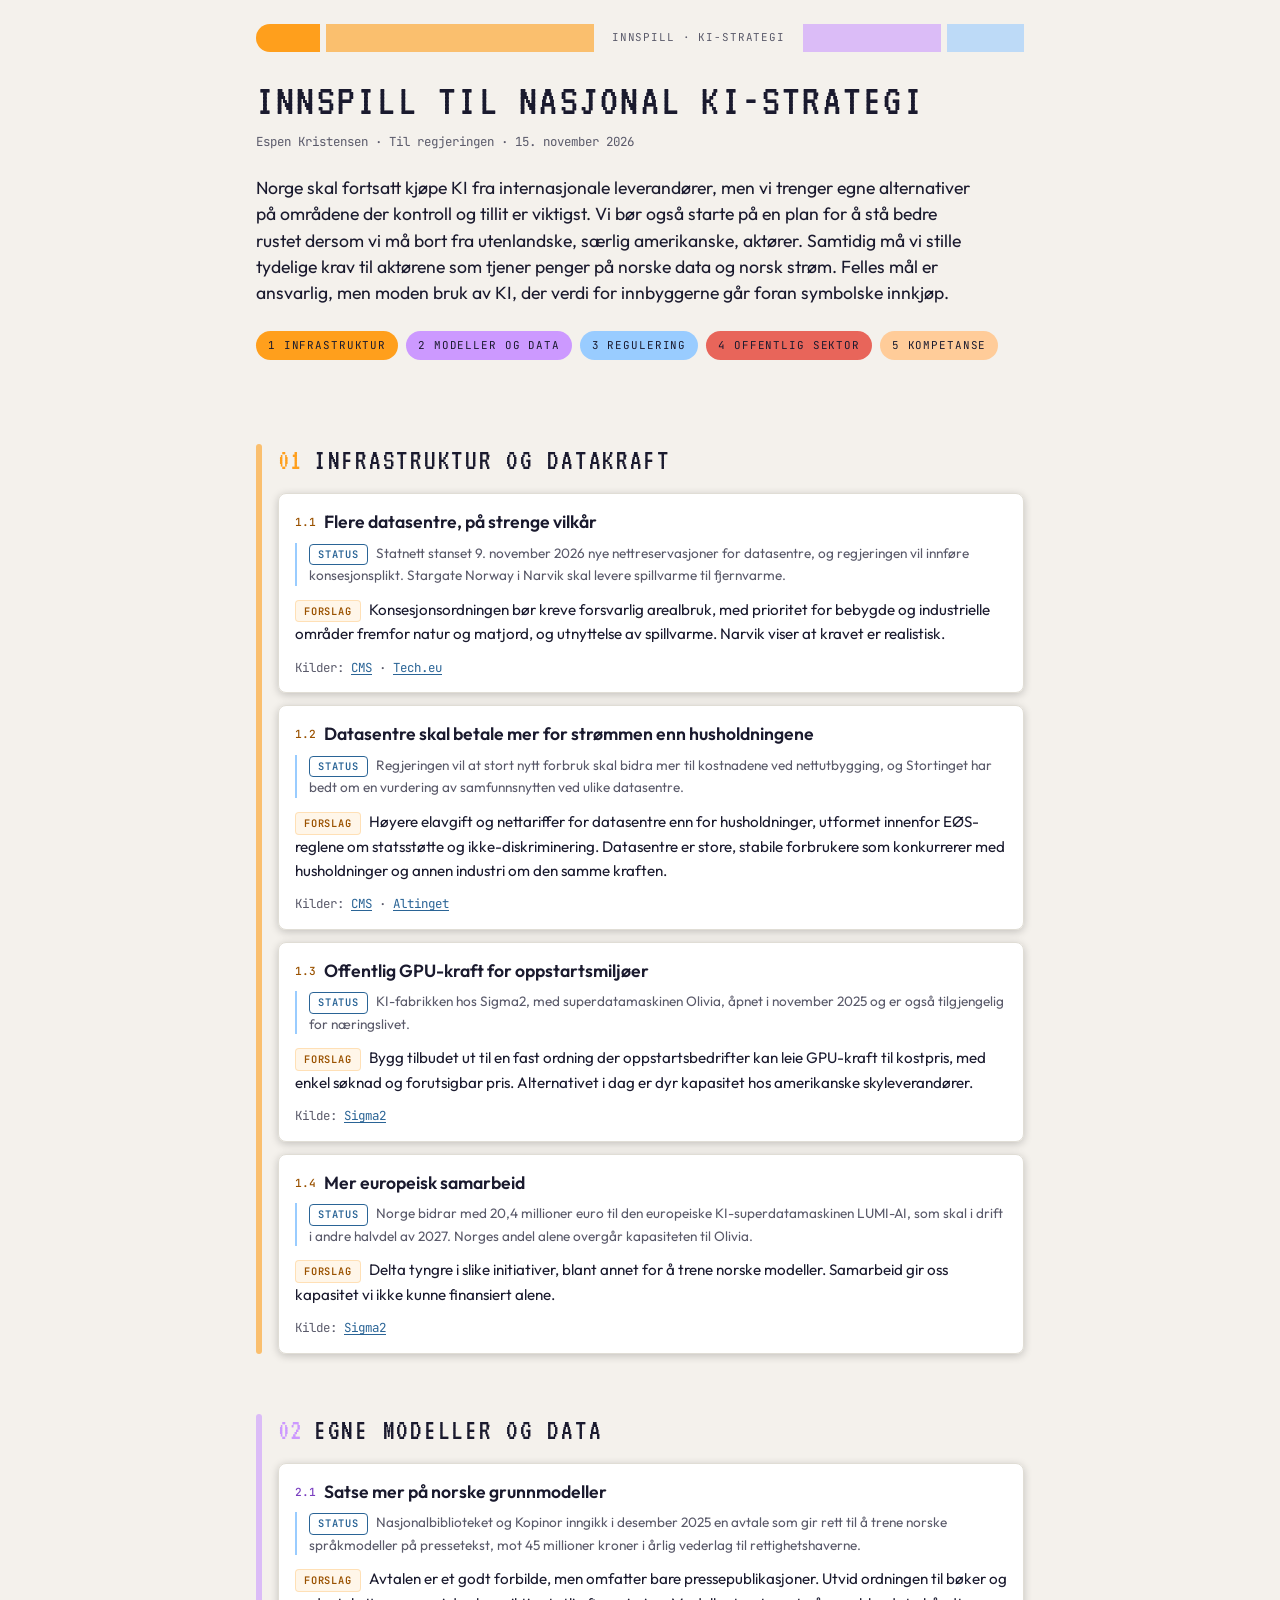
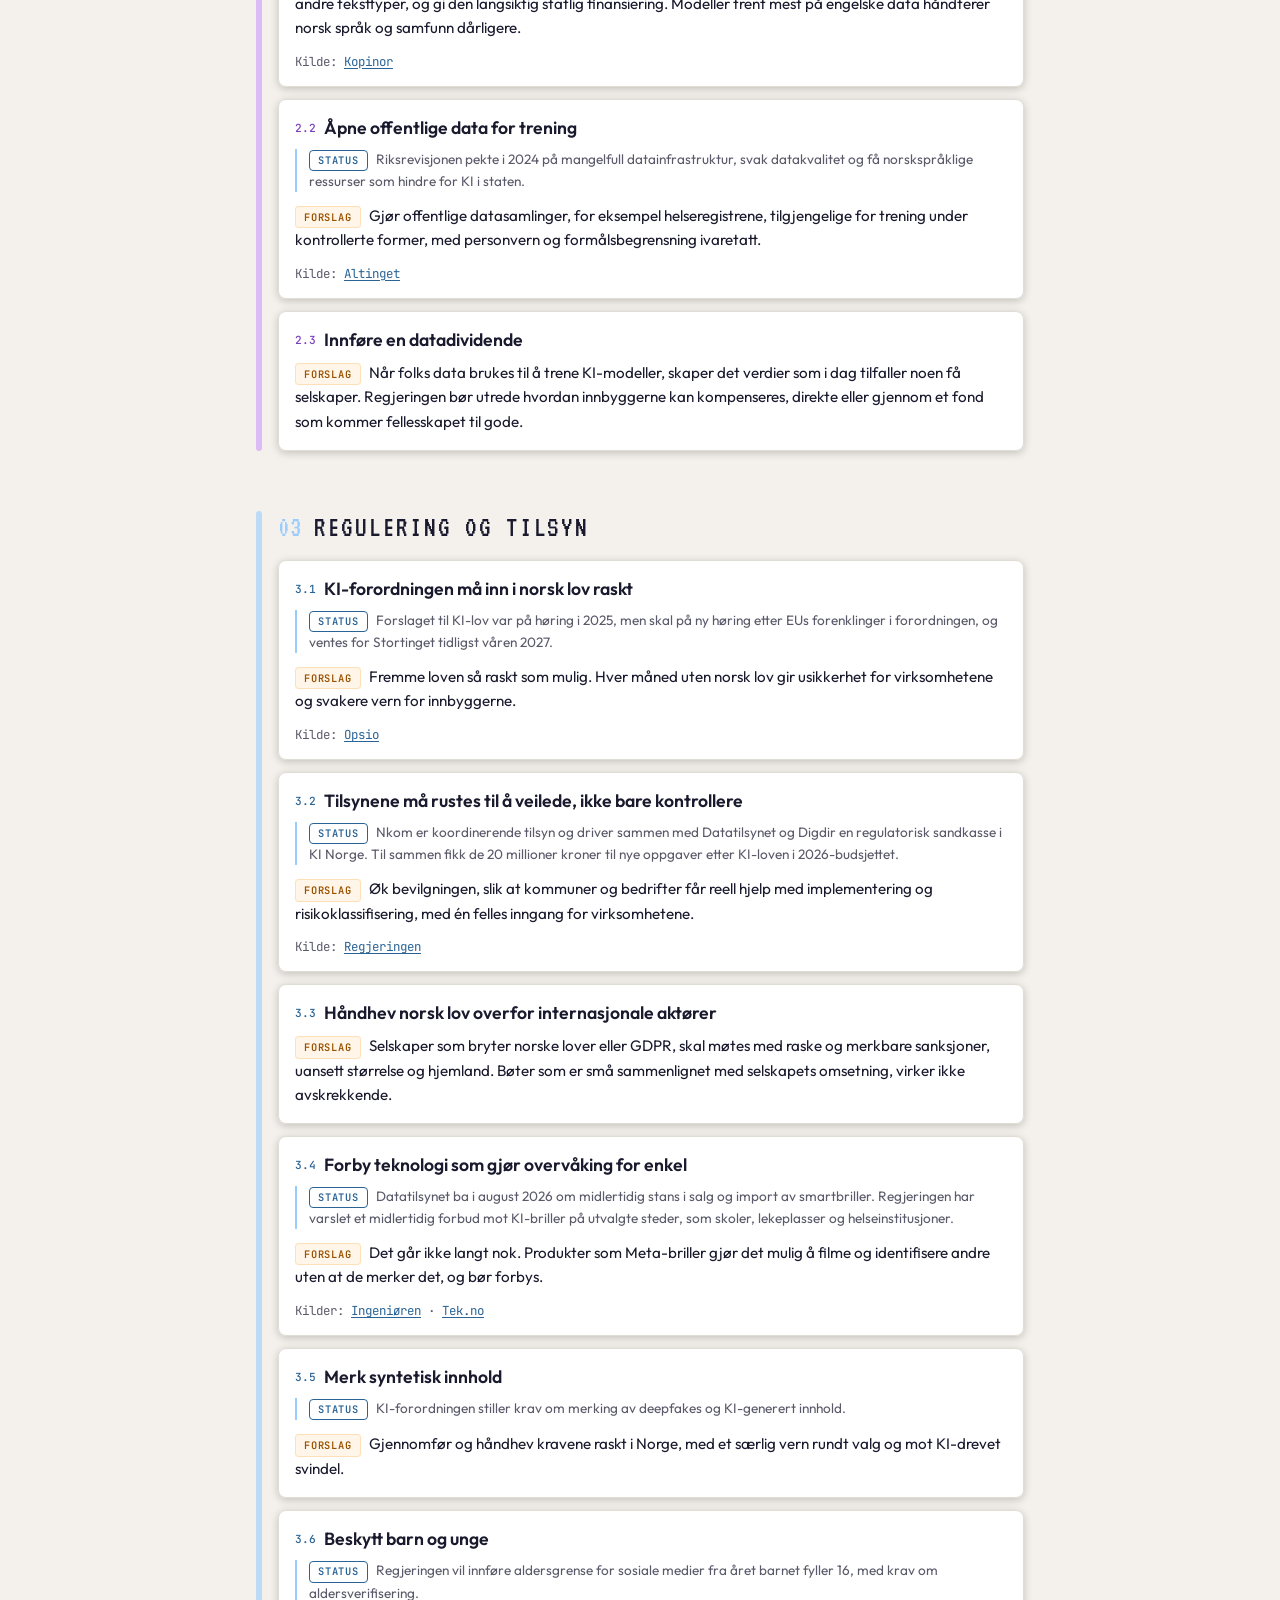
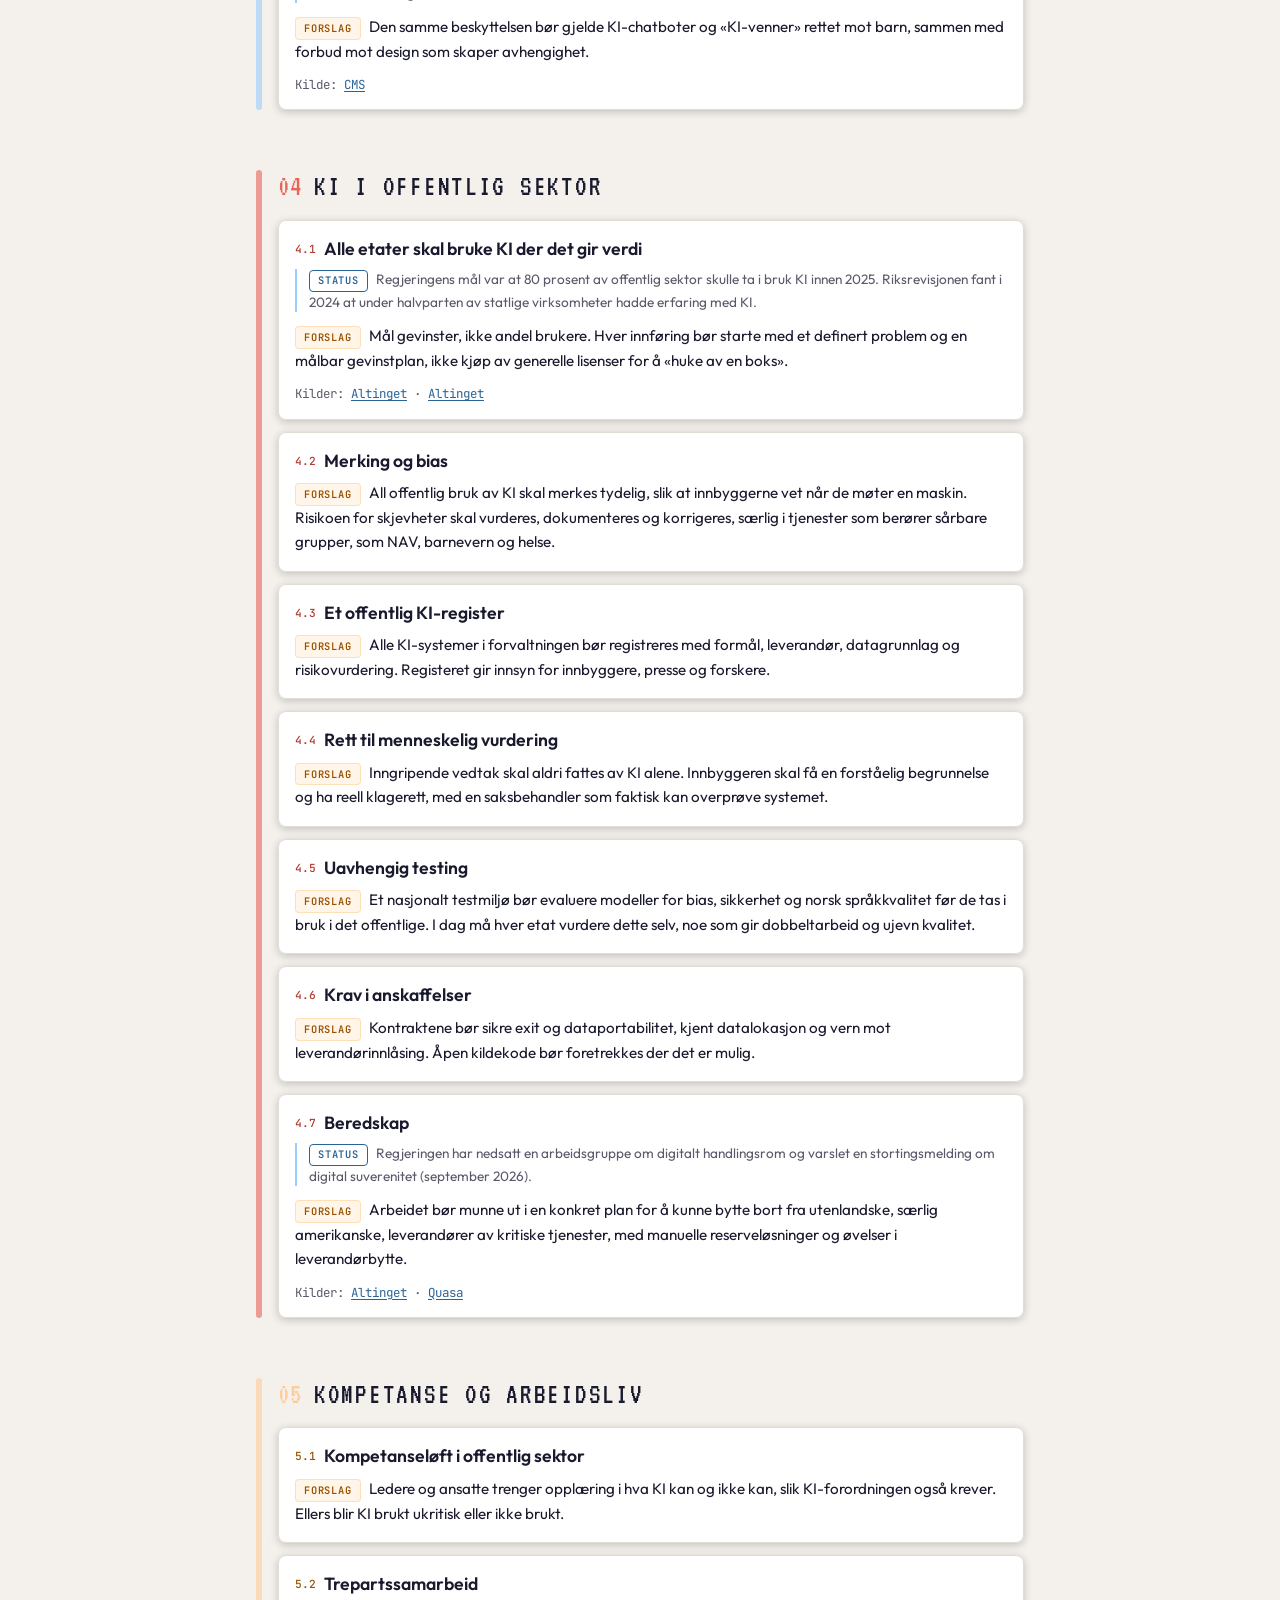
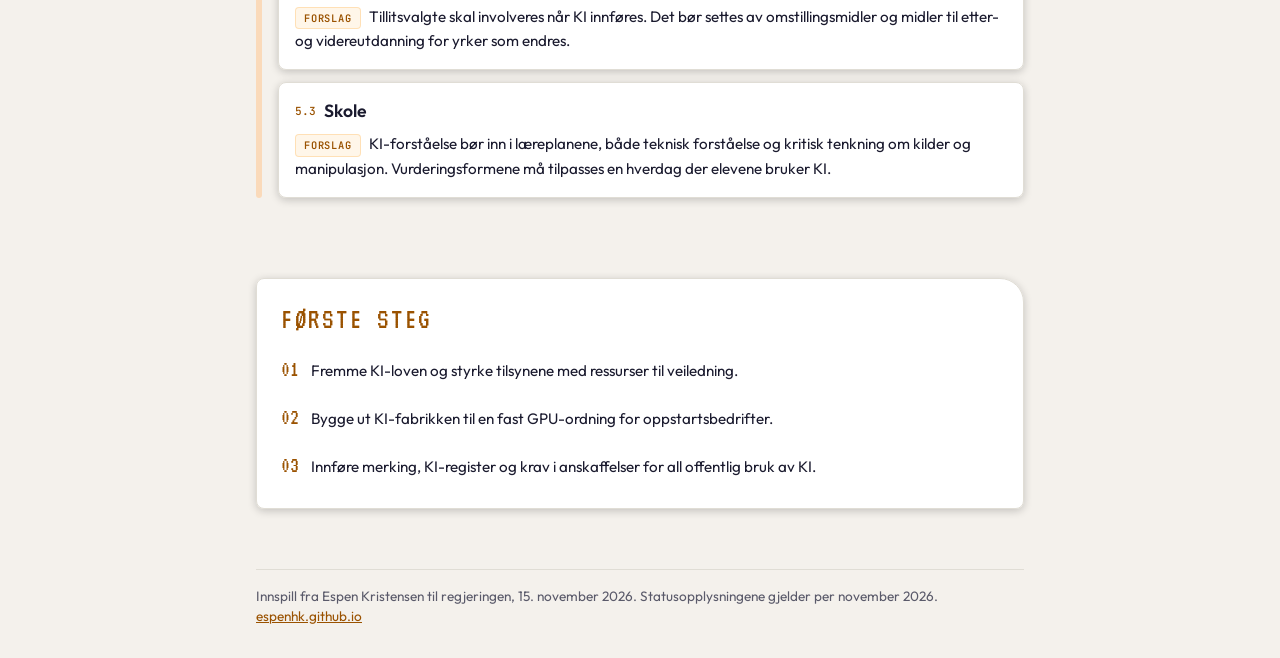
==== ki-strategi/index.html @ 884db60d "Add KI-strategi page in Starfleet style Standalone page with the 23 proposals from the note to the g" ====
<!doctype html>
<html lang="no">
<head>
<meta charset="utf-8">
<meta name="viewport" content="width=device-width, initial-scale=1">
<title>Innspill til nasjonal KI-strategi</title>
<meta name="description" content="Espen Kristensens innspill til regjeringens KI-strategi: 23 forslag om infrastruktur, egne modeller, regulering, offentlig bruk og kompetanse.">
<meta property="og:title" content="Innspill til nasjonal KI-strategi">
<meta property="og:description" content="23 forslag for ansvarlig, men moden bruk av KI i Norge.">
<link rel="preconnect" href="https://fonts.googleapis.com">
<link rel="preconnect" href="https://fonts.gstatic.com" crossorigin>
<link rel="stylesheet" href="https://fonts.googleapis.com/css2?family=VT323&family=Outfit:wght@400;500;600;700&family=JetBrains+Mono:wght@400;500;600;700&display=swap">
<link rel="stylesheet" href="../design/tokens.css">
<style>
  /* Colours, fonts and spacing come from Starfleet (../design/tokens.css). */
  * { box-sizing: border-box; }
  html { scroll-behavior: smooth; }
  body {
    margin: 0;
    background: var(--background);
    color: var(--text-primary);
    font-family: var(--body-font-family);
    font-size: var(--body-font-size);
    line-height: var(--body-line-height);
    font-weight: var(--body-font-weight);
  }
  .wrap { max-width: var(--container-content); margin: 0 auto; padding: 0 var(--space-lg); }

  /* Header: a console bar with a rounded end cap */
  .bar {
    display: flex; align-items: stretch; gap: var(--space-tight);
    margin-top: var(--space-xl); height: 28px;
  }
  .bar .cap { width: 64px; background: var(--accent); border-radius: var(--radius-lead) 0 0 var(--radius-lead); }
  .bar .seg { flex: 1; background: var(--accent); opacity: var(--rail-opacity); }
  .bar .seg.s2 { flex: 0 0 18%; background: var(--secondary); }
  .bar .seg.s3 { flex: 0 0 10%; background: var(--tertiary); }
  .bar .label {
    display: flex; align-items: center; padding: 0 var(--space-md);
    font-family: var(--mono-nav-font-family); font-size: var(--mono-nav-font-size);
    letter-spacing: var(--mono-nav-letter-spacing); text-transform: uppercase;
    color: var(--meta-ink); white-space: nowrap;
  }

  header.hero { padding: var(--space-xl) 0 var(--space-lg); }
  h1 {
    font-family: var(--display-hero-font-family);
    font-size: var(--display-hero-font-size);
    line-height: var(--display-hero-line-height);
    font-weight: var(--display-hero-font-weight);
    letter-spacing: var(--display-hero-letter-spacing);
    text-transform: uppercase;
    margin: 0 0 var(--space-sm);
  }
  .byline {
    font-family: var(--mono-meta-font-family); font-size: var(--mono-meta-font-size);
    line-height: var(--mono-meta-line-height); color: var(--meta-ink); margin: 0 0 var(--space-xl);
  }
  .lead {
    font-family: var(--lead-font-family); font-size: var(--lead-font-size);
    line-height: var(--lead-line-height); margin: 0; max-width: var(--container-hero);
  }

  /* Section index */
  nav.index { display: flex; flex-wrap: wrap; gap: var(--space-sm); margin: var(--space-xl) 0 var(--space-sm); }
  nav.index a {
    font-family: var(--mono-nav-font-family); font-size: var(--mono-nav-font-size);
    letter-spacing: var(--mono-nav-letter-spacing); text-transform: uppercase;
    text-decoration: none; color: var(--on-accent); background: var(--c);
    padding: var(--space-tight) var(--space-md); border-radius: var(--radius-full);
  }
  nav.index a:hover, nav.index a:focus-visible { filter: brightness(1.12); }

  /* Sections with a coloured rail */
  section.area { position: relative; padding: var(--section-y) 0 0 calc(var(--rail-width) + var(--space-lg)); }
  section.area::before {
    content: ""; position: absolute; left: 0; top: var(--section-y); bottom: 0;
    width: var(--rail-width); border-radius: var(--radius-bar); background: var(--c); opacity: var(--rail-opacity);
  }
  .area-head { display: flex; align-items: baseline; gap: var(--space-md); margin-bottom: var(--space-lg); }
  .area-num {
    font-family: var(--display-label-font-family); font-size: var(--display-section-font-size);
    line-height: 1; color: var(--c);
  }
  h2 {
    font-family: var(--display-section-font-family); font-size: var(--display-section-font-size);
    line-height: var(--display-section-line-height); font-weight: var(--display-section-font-weight);
    letter-spacing: var(--display-section-letter-spacing); text-transform: uppercase; margin: 0;
  }

  ol.points { list-style: none; margin: 0; padding: 0; display: grid; gap: var(--space-md); }
  .point {
    background: linear-gradient(160deg, var(--card-bg-start), var(--card-bg-end));
    border: 1px solid var(--card-edge); border-radius: var(--radius-md);
    box-shadow: var(--shadow-card); padding: var(--space-lg);
  }
  .point h3 {
    font-family: var(--label-strong-font-family); font-weight: var(--label-strong-font-weight);
    font-size: var(--lead-font-size); line-height: var(--label-strong-line-height); margin: 0 0 var(--space-sm);
  }
  .point h3 .n {
    font-family: var(--mono-tag-font-family); font-size: var(--mono-tag-font-size); font-weight: var(--mono-tag-font-weight);
    color: var(--c-ink); margin-right: var(--space-sm); vertical-align: 2px;
  }
  .tag {
    display: inline-block; font-family: var(--mono-caption-font-family); font-size: var(--mono-caption-font-size);
    font-weight: var(--mono-caption-font-weight); letter-spacing: var(--mono-caption-letter-spacing);
    text-transform: uppercase; padding: 2px var(--space-sm); border-radius: var(--radius-sm); margin-right: var(--space-sm);
  }
  .status {
    font-size: var(--small-font-size); line-height: var(--small-line-height); color: var(--text-secondary);
    border-left: 2px solid var(--tertiary); padding-left: var(--space-md); margin: 0 0 var(--space-md);
  }
  .status .tag { color: var(--tertiary-ink); border: 1px solid var(--tertiary-ink); }
  .proposal { margin: 0; }
  .proposal .tag { color: var(--accent-ink); background: var(--accent-tint); border: 1px solid var(--accent-edge); }
  .src {
    margin: var(--space-md) 0 0; font-family: var(--mono-meta-font-family); font-size: var(--mono-meta-font-size);
    line-height: var(--mono-meta-line-height); color: var(--text-secondary);
  }
  .src a { color: var(--tertiary-ink); text-underline-offset: 2px; }

  /* First steps panel */
  .steps {
    margin-top: var(--section-y-lg); padding: var(--space-xl);
    background: linear-gradient(160deg, var(--panel-start), var(--panel-mid));
    border: 1px solid var(--panel-edge); border-radius: var(--radius-md) var(--radius-lead) var(--radius-md) var(--radius-md);
    box-shadow: var(--shadow-panel);
  }
  .steps h2 { color: var(--accent-ink); margin-bottom: var(--space-lg); }
  .steps ol { margin: 0; padding: 0; list-style: none; counter-reset: s; display: grid; gap: var(--space-md); }
  .steps li { counter-increment: s; display: flex; gap: var(--space-md); align-items: baseline; }
  .steps li::before {
    content: counter(s, decimal-leading-zero);
    font-family: var(--display-label-font-family); font-size: var(--display-card-font-size);
    color: var(--accent-ink); min-width: 2ch;
  }

  footer {
    margin: var(--section-y) 0 var(--space-2xl); padding-top: var(--space-lg); border-top: 1px solid var(--border);
    color: var(--text-secondary); font-size: var(--small-font-size); line-height: var(--small-line-height);
  }
  footer a { color: var(--accent-ink); }

  .c1 { --c: var(--accent); --c-ink: var(--accent-ink); }
  .c2 { --c: var(--secondary); --c-ink: var(--secondary-ink); }
  .c3 { --c: var(--tertiary); --c-ink: var(--tertiary-ink); }
  .c4 { --c: var(--highlight); --c-ink: var(--highlight-ink); }
  .c5 { --c: var(--warm); --c-ink: var(--accent-ink); }

  @media (max-width: 560px) {
    :root { --display-hero-font-size: 34px; --display-section-font-size: 24px; }
    .bar .label { display: none; }
    section.area { padding-left: calc(var(--rail-width) + var(--space-md)); }
    .steps { padding: var(--space-lg); }
  }
</style>
</head>
<body>
<div class="wrap">
  <div class="bar" aria-hidden="true">
    <div class="cap"></div><div class="seg"></div><div class="label">Innspill · KI-strategi</div><div class="seg s2"></div><div class="seg s3"></div>
  </div>

  <header class="hero">
    <h1>Innspill til nasjonal KI-strategi</h1>
    <p class="byline">Espen Kristensen · Til regjeringen · 15. november 2026</p>
    <p class="lead">Norge skal fortsatt kjøpe KI fra internasjonale leverandører, men vi trenger egne alternativer på områdene der kontroll og tillit er viktigst. Vi bør også starte på en plan for å stå bedre rustet dersom vi må bort fra utenlandske, særlig amerikanske, aktører. Samtidig må vi stille tydelige krav til aktørene som tjener penger på norske data og norsk strøm. Felles mål er ansvarlig, men moden bruk av KI, der verdi for innbyggerne går foran symbolske innkjøp.</p>
    <nav class="index" aria-label="Områder">
      <a class="c1" href="#infrastruktur">1 Infrastruktur</a>
      <a class="c2" href="#modeller">2 Modeller og data</a>
      <a class="c3" href="#regulering">3 Regulering</a>
      <a class="c4" href="#offentlig">4 Offentlig sektor</a>
      <a class="c5" href="#kompetanse">5 Kompetanse</a>
    </nav>
  </header>

  <main>
    <section class="area c1" id="infrastruktur">
      <div class="area-head"><span class="area-num">01</span><h2>Infrastruktur og datakraft</h2></div>
      <ol class="points">
        <li class="point">
          <h3><span class="n">1.1</span>Flere datasentre, på strenge vilkår</h3>
          <p class="status"><span class="tag">Status</span>Statnett stanset 9. november 2026 nye nettreservasjoner for datasentre, og regjeringen vil innføre konsesjonsplikt. Stargate Norway i Narvik skal levere spillvarme til fjernvarme.</p>
          <p class="proposal"><span class="tag">Forslag</span>Konsesjonsordningen bør kreve forsvarlig arealbruk, med prioritet for bebygde og industrielle områder fremfor natur og matjord, og utnyttelse av spillvarme. Narvik viser at kravet er realistisk.</p>
          <p class="src">Kilder: <a href="https://cms.law/no/nor/publikasjon/statnett-stanser-nye-nettreservasjoner-for-datasentre-og-regjeringen-vil-innfoere-konsesjonsplikt">CMS</a> · <a href="https://tech.eu/2025/08/01/openai-launches-first-european-data-centre-in-narvik-norway/">Tech.eu</a></p>
        </li>
        <li class="point">
          <h3><span class="n">1.2</span>Datasentre skal betale mer for strømmen enn husholdningene</h3>
          <p class="status"><span class="tag">Status</span>Regjeringen vil at stort nytt forbruk skal bidra mer til kostnadene ved nettutbygging, og Stortinget har bedt om en vurdering av samfunnsnytten ved ulike datasentre.</p>
          <p class="proposal"><span class="tag">Forslag</span>Høyere elavgift og nettariffer for datasentre enn for husholdninger, utformet innenfor EØS-reglene om statsstøtte og ikke-diskriminering. Datasentre er store, stabile forbrukere som konkurrerer med husholdninger og annen industri om den samme kraften.</p>
          <p class="src">Kilder: <a href="https://cms.law/no/nor/publikasjon/statnett-stanser-nye-nettreservasjoner-for-datasentre-og-regjeringen-vil-innfoere-konsesjonsplikt">CMS</a> · <a href="https://www.altinget.no/lovebakken/artikkel/flertall-for-aa-kartlegge-samfunnsnytten-ved-datasentre">Altinget</a></p>
        </li>
        <li class="point">
          <h3><span class="n">1.3</span>Offentlig GPU-kraft for oppstartsmiljøer</h3>
          <p class="status"><span class="tag">Status</span>KI-fabrikken hos Sigma2, med superdatamaskinen Olivia, åpnet i november 2025 og er også tilgjengelig for næringslivet.</p>
          <p class="proposal"><span class="tag">Forslag</span>Bygg tilbudet ut til en fast ordning der oppstartsbedrifter kan leie GPU-kraft til kostpris, med enkel søknad og forutsigbar pris. Alternativet i dag er dyr kapasitet hos amerikanske skyleverandører.</p>
          <p class="src">Kilde: <a href="https://www.sigma2.no/node/387">Sigma2</a></p>
        </li>
        <li class="point">
          <h3><span class="n">1.4</span>Mer europeisk samarbeid</h3>
          <p class="status"><span class="tag">Status</span>Norge bidrar med 20,4 millioner euro til den europeiske KI-superdatamaskinen LUMI-AI, som skal i drift i andre halvdel av 2027. Norges andel alene overgår kapasiteten til Olivia.</p>
          <p class="proposal"><span class="tag">Forslag</span>Delta tyngre i slike initiativer, blant annet for å trene norske modeller. Samarbeid gir oss kapasitet vi ikke kunne finansiert alene.</p>
          <p class="src">Kilde: <a href="https://www.sigma2.no/node/444">Sigma2</a></p>
        </li>
      </ol>
    </section>

    <section class="area c2" id="modeller">
      <div class="area-head"><span class="area-num">02</span><h2>Egne modeller og data</h2></div>
      <ol class="points">
        <li class="point">
          <h3><span class="n">2.1</span>Satse mer på norske grunnmodeller</h3>
          <p class="status"><span class="tag">Status</span>Nasjonalbiblioteket og Kopinor inngikk i desember 2025 en avtale som gir rett til å trene norske språkmodeller på pressetekst, mot 45 millioner kroner i årlig vederlag til rettighetshaverne.</p>
          <p class="proposal"><span class="tag">Forslag</span>Avtalen er et godt forbilde, men omfatter bare pressepublikasjoner. Utvid ordningen til bøker og andre teksttyper, og gi den langsiktig statlig finansiering. Modeller trent mest på engelske data håndterer norsk språk og samfunn dårligere.</p>
          <p class="src">Kilde: <a href="https://kopinor.no/wp-content/uploads/2026/02/Trening-av-norske-sprakmodeller.pdf">Kopinor</a></p>
        </li>
        <li class="point">
          <h3><span class="n">2.2</span>Åpne offentlige data for trening</h3>
          <p class="status"><span class="tag">Status</span>Riksrevisjonen pekte i 2024 på mangelfull datainfrastruktur, svak datakvalitet og få norskspråklige ressurser som hindre for KI i staten.</p>
          <p class="proposal"><span class="tag">Forslag</span>Gjør offentlige datasamlinger, for eksempel helseregistrene, tilgjengelige for trening under kontrollerte former, med personvern og formålsbegrensning ivaretatt.</p>
          <p class="src">Kilde: <a href="https://www.altinget.no/statogstyring/artikkel/riksrevisjonen-staten-henger-etter-paa-ki-bruk-kommer-med-tre-anbefalinger">Altinget</a></p>
        </li>
        <li class="point">
          <h3><span class="n">2.3</span>Innføre en datadividende</h3>
          <p class="proposal"><span class="tag">Forslag</span>Når folks data brukes til å trene KI-modeller, skaper det verdier som i dag tilfaller noen få selskaper. Regjeringen bør utrede hvordan innbyggerne kan kompenseres, direkte eller gjennom et fond som kommer fellesskapet til gode.</p>
        </li>
      </ol>
    </section>

    <section class="area c3" id="regulering">
      <div class="area-head"><span class="area-num">03</span><h2>Regulering og tilsyn</h2></div>
      <ol class="points">
        <li class="point">
          <h3><span class="n">3.1</span>KI-forordningen må inn i norsk lov raskt</h3>
          <p class="status"><span class="tag">Status</span>Forslaget til KI-lov var på høring i 2025, men skal på ny høring etter EUs forenklinger i forordningen, og ventes for Stortinget tidligst våren 2027.</p>
          <p class="proposal"><span class="tag">Forslag</span>Fremme loven så raskt som mulig. Hver måned uten norsk lov gir usikkerhet for virksomhetene og svakere vern for innbyggerne.</p>
          <p class="src">Kilde: <a href="https://opsiocloud.com/no/knowledge-base/ki-loven-ai-act-norge/">Opsio</a></p>
        </li>
        <li class="point">
          <h3><span class="n">3.2</span>Tilsynene må rustes til å veilede, ikke bare kontrollere</h3>
          <p class="status"><span class="tag">Status</span>Nkom er koordinerende tilsyn og driver sammen med Datatilsynet og Digdir en regulatorisk sandkasse i KI Norge. Til sammen fikk de 20 millioner kroner til nye oppgaver etter KI-loven i 2026-budsjettet.</p>
          <p class="proposal"><span class="tag">Forslag</span>Øk bevilgningen, slik at kommuner og bedrifter får reell hjelp med implementering og risikoklassifisering, med én felles inngang for virksomhetene.</p>
          <p class="src">Kilde: <a href="https://www.regjeringen.no/no/aktuelt/foreslar-a-loyve-30-millionar-kroner-for-a-fa-fart-pa-ki/id3124139/">Regjeringen</a></p>
        </li>
        <li class="point">
          <h3><span class="n">3.3</span>Håndhev norsk lov overfor internasjonale aktører</h3>
          <p class="proposal"><span class="tag">Forslag</span>Selskaper som bryter norske lover eller GDPR, skal møtes med raske og merkbare sanksjoner, uansett størrelse og hjemland. Bøter som er små sammenlignet med selskapets omsetning, virker ikke avskrekkende.</p>
        </li>
        <li class="point">
          <h3><span class="n">3.4</span>Forby teknologi som gjør overvåking for enkel</h3>
          <p class="status"><span class="tag">Status</span>Datatilsynet ba i august 2026 om midlertidig stans i salg og import av smartbriller. Regjeringen har varslet et midlertidig forbud mot KI-briller på utvalgte steder, som skoler, lekeplasser og helseinstitusjoner.</p>
          <p class="proposal"><span class="tag">Forslag</span>Det går ikke langt nok. Produkter som Meta-briller gjør det mulig å filme og identifisere andre uten at de merker det, og bør forbys.</p>
          <p class="src">Kilder: <a href="https://ing.dk/artikel/norsk-datatilsyn-opfordrer-til-stoppe-salg-af-ai-briller">Ingeniøren</a> · <a href="https://www.tek.no/nyheter/nyhet/i/kvJBxk/regjeringen-vil-ha-midlertidig-forbud-mot-ai-briller-paa-utvalgte-steder">Tek.no</a></p>
        </li>
        <li class="point">
          <h3><span class="n">3.5</span>Merk syntetisk innhold</h3>
          <p class="status"><span class="tag">Status</span>KI-forordningen stiller krav om merking av deepfakes og KI-generert innhold.</p>
          <p class="proposal"><span class="tag">Forslag</span>Gjennomfør og håndhev kravene raskt i Norge, med et særlig vern rundt valg og mot KI-drevet svindel.</p>
        </li>
        <li class="point">
          <h3><span class="n">3.6</span>Beskytt barn og unge</h3>
          <p class="status"><span class="tag">Status</span>Regjeringen vil innføre aldersgrense for sosiale medier fra året barnet fyller 16, med krav om aldersverifisering.</p>
          <p class="proposal"><span class="tag">Forslag</span>Den samme beskyttelsen bør gjelde KI-chatboter og «KI-venner» rettet mot barn, sammen med forbud mot design som skaper avhengighet.</p>
          <p class="src">Kilde: <a href="https://cms.law/no/nor/publikasjon/norge-innfoerer-aldersgrense-for-sosiale-medier-dette-boer-du-vite">CMS</a></p>
        </li>
      </ol>
    </section>

    <section class="area c4" id="offentlig">
      <div class="area-head"><span class="area-num">04</span><h2>KI i offentlig sektor</h2></div>
      <ol class="points">
        <li class="point">
          <h3><span class="n">4.1</span>Alle etater skal bruke KI der det gir verdi</h3>
          <p class="status"><span class="tag">Status</span>Regjeringens mål var at 80 prosent av offentlig sektor skulle ta i bruk KI innen 2025. Riksrevisjonen fant i 2024 at under halvparten av statlige virksomheter hadde erfaring med KI.</p>
          <p class="proposal"><span class="tag">Forslag</span>Mål gevinster, ikke andel brukere. Hver innføring bør starte med et definert problem og en målbar gevinstplan, ikke kjøp av generelle lisenser for å «huke av en boks».</p>
          <p class="src">Kilder: <a href="https://www.altinget.no/digital/artikkel/ministerens-ki-maal-krever-en-ny-kompetansepolitikk-i-offentlig-sektor">Altinget</a> · <a href="https://www.altinget.no/statogstyring/artikkel/riksrevisjonen-staten-henger-etter-paa-ki-bruk-kommer-med-tre-anbefalinger">Altinget</a></p>
        </li>
        <li class="point">
          <h3><span class="n">4.2</span>Merking og bias</h3>
          <p class="proposal"><span class="tag">Forslag</span>All offentlig bruk av KI skal merkes tydelig, slik at innbyggerne vet når de møter en maskin. Risikoen for skjevheter skal vurderes, dokumenteres og korrigeres, særlig i tjenester som berører sårbare grupper, som NAV, barnevern og helse.</p>
        </li>
        <li class="point">
          <h3><span class="n">4.3</span>Et offentlig KI-register</h3>
          <p class="proposal"><span class="tag">Forslag</span>Alle KI-systemer i forvaltningen bør registreres med formål, leverandør, datagrunnlag og risikovurdering. Registeret gir innsyn for innbyggere, presse og forskere.</p>
        </li>
        <li class="point">
          <h3><span class="n">4.4</span>Rett til menneskelig vurdering</h3>
          <p class="proposal"><span class="tag">Forslag</span>Inngripende vedtak skal aldri fattes av KI alene. Innbyggeren skal få en forståelig begrunnelse og ha reell klagerett, med en saksbehandler som faktisk kan overprøve systemet.</p>
        </li>
        <li class="point">
          <h3><span class="n">4.5</span>Uavhengig testing</h3>
          <p class="proposal"><span class="tag">Forslag</span>Et nasjonalt testmiljø bør evaluere modeller for bias, sikkerhet og norsk språkkvalitet før de tas i bruk i det offentlige. I dag må hver etat vurdere dette selv, noe som gir dobbeltarbeid og ujevn kvalitet.</p>
        </li>
        <li class="point">
          <h3><span class="n">4.6</span>Krav i anskaffelser</h3>
          <p class="proposal"><span class="tag">Forslag</span>Kontraktene bør sikre exit og dataportabilitet, kjent datalokasjon og vern mot leverandørinnlåsing. Åpen kildekode bør foretrekkes der det er mulig.</p>
        </li>
        <li class="point">
          <h3><span class="n">4.7</span>Beredskap</h3>
          <p class="status"><span class="tag">Status</span>Regjeringen har nedsatt en arbeidsgruppe om digitalt handlingsrom og varslet en stortingsmelding om digital suverenitet (september 2026).</p>
          <p class="proposal"><span class="tag">Forslag</span>Arbeidet bør munne ut i en konkret plan for å kunne bytte bort fra utenlandske, særlig amerikanske, leverandører av kritiske tjenester, med manuelle reserveløsninger og øvelser i leverandørbytte.</p>
          <p class="src">Kilder: <a href="https://www.altinget.no/statogstyring/artikkel/alle-vil-ha-digital-suverenitet-ingen-blir-enige-om-hvordan">Altinget</a> · <a href="https://quasa.io/no/media/norge-vil-granske-skyavhengigheten-datasentre-blir-stridspunktet">Quasa</a></p>
        </li>
      </ol>
    </section>

    <section class="area c5" id="kompetanse">
      <div class="area-head"><span class="area-num">05</span><h2>Kompetanse og arbeidsliv</h2></div>
      <ol class="points">
        <li class="point">
          <h3><span class="n">5.1</span>Kompetanseløft i offentlig sektor</h3>
          <p class="proposal"><span class="tag">Forslag</span>Ledere og ansatte trenger opplæring i hva KI kan og ikke kan, slik KI-forordningen også krever. Ellers blir KI brukt ukritisk eller ikke brukt.</p>
        </li>
        <li class="point">
          <h3><span class="n">5.2</span>Trepartssamarbeid</h3>
          <p class="proposal"><span class="tag">Forslag</span>Tillitsvalgte skal involveres når KI innføres. Det bør settes av omstillingsmidler og midler til etter- og videreutdanning for yrker som endres.</p>
        </li>
        <li class="point">
          <h3><span class="n">5.3</span>Skole</h3>
          <p class="proposal"><span class="tag">Forslag</span>KI-forståelse bør inn i læreplanene, både teknisk forståelse og kritisk tenkning om kilder og manipulasjon. Vurderingsformene må tilpasses en hverdag der elevene bruker KI.</p>
        </li>
      </ol>
    </section>

    <aside class="steps" aria-labelledby="steps-h">
      <h2 id="steps-h">Første steg</h2>
      <ol>
        <li>Fremme KI-loven og styrke tilsynene med ressurser til veiledning.</li>
        <li>Bygge ut KI-fabrikken til en fast GPU-ordning for oppstartsbedrifter.</li>
        <li>Innføre merking, KI-register og krav i anskaffelser for all offentlig bruk av KI.</li>
      </ol>
    </aside>
  </main>

  <footer>
    Innspill fra Espen Kristensen til regjeringen, 15. november 2026. Statusopplysningene gjelder per november 2026.
    <br><a href="https://espenhk.github.io/">espenhk.github.io</a>
  </footer>
</div>
</body>
</html>
---- design/tokens.css ----
/* Starfleet v2 — generated from tokens.json by design-sync. Do not edit. */
:root {
  --accent: #ff9f1c;
  --accent-hover: #e08a0c;
  --secondary: #cc99ff;
  --tertiary: #99ccff;
  --highlight: #e8655a;
  --warm: #ffcc99;
  --stat-label: #d0d0d0;
  --stat-track: rgba(255,255,255,0.06);
  --accent-tint: #ff9f1c18;
  --accent-tint-strong: #ff9f1c25;
  --accent-edge: #ff9f1c40;
  --secondary-tint: #cc99ff1a;
  --secondary-edge: #cc99ff40;
  --social-linkedin: #0a66c2;
  --social-linkedin-tint: #0a66c21a;
  --social-linkedin-edge: #0a66c240;
  --space-xs: 4px;
  --space-tight: 6px;
  --space-sm: 8px;
  --space-md: 12px;
  --space-lg: 16px;
  --space-xl: 24px;
  --space-2xl: 32px;
  --section-y: 60px;
  --section-y-lg: 80px;
  --radius-tick: 2px;
  --radius-bar: 3px;
  --radius-sm: 4px;
  --radius-md: 8px;
  --radius-lead: 24px;
  --radius-full: 9999px;
  --shadow-card: 0 2px 8px rgba(0,0,0,0.2);
  --shadow-card-hover: 0 4px 16px rgba(0,0,0,0.3);
  --rail-width: 6px;
  --nav-height: 48px;
  --avatar-size: 140px;
  --social-tile: 42px;
  --container-narrow: 600px;
  --container-hero: 720px;
  --container-content: 800px;
  --container-wide: 900px;
  --rail-opacity: 0.6;
  --rail-hero-opacity: 0.8;
  --font-display: 'VT323', 'Antonio', system-ui, sans-serif;
  --font-sans: 'Outfit', 'Inter', system-ui, sans-serif;
  --font-mono: 'JetBrains Mono', monospace;
  --display-hero-font-family: var(--font-display);
  --display-hero-font-size: 44.8px;
  --display-hero-line-height: 1.1;
  --display-hero-font-weight: 400;
  --display-hero-letter-spacing: 0.05em;
  --display-section-font-family: var(--font-display);
  --display-section-font-size: 28.8px;
  --display-section-line-height: 1.15;
  --display-section-font-weight: 400;
  --display-section-letter-spacing: 0.06em;
  --display-card-font-family: var(--font-display);
  --display-card-font-size: 22.4px;
  --display-card-line-height: 1.2;
  --display-card-font-weight: 400;
  --display-card-letter-spacing: 0.03em;
  --display-label-font-family: var(--font-display);
  --display-label-font-size: 15.2px;
  --display-label-line-height: 1.2;
  --display-label-font-weight: 400;
  --display-label-letter-spacing: 0.08em;
  --lead-font-family: var(--font-sans);
  --lead-font-size: 17.6px;
  --lead-line-height: 1.5;
  --lead-font-weight: 400;
  --body-font-family: var(--font-sans);
  --body-font-size: 15.2px;
  --body-line-height: 1.6;
  --body-font-weight: 400;
  --small-font-family: var(--font-sans);
  --small-font-size: 13.6px;
  --small-line-height: 1.5;
  --small-font-weight: 400;
  --button-font-family: var(--font-sans);
  --button-font-size: 15.2px;
  --button-line-height: 1;
  --button-font-weight: 600;
  --label-strong-font-family: var(--font-sans);
  --label-strong-font-size: 14.72px;
  --label-strong-line-height: 1.4;
  --label-strong-font-weight: 600;
  --mono-meta-font-family: var(--font-mono);
  --mono-meta-font-size: 12.48px;
  --mono-meta-line-height: 1.4;
  --mono-meta-font-weight: 400;
  --mono-stat-font-family: var(--font-mono);
  --mono-stat-font-size: 11.52px;
  --mono-stat-line-height: 1.3;
  --mono-stat-font-weight: 400;
  --mono-tag-font-family: var(--font-mono);
  --mono-tag-font-size: 11.2px;
  --mono-tag-line-height: 1.4;
  --mono-tag-font-weight: 500;
  --mono-nav-font-family: var(--font-mono);
  --mono-nav-font-size: 10.88px;
  --mono-nav-line-height: 1.2;
  --mono-nav-font-weight: 400;
  --mono-nav-letter-spacing: 0.08em;
  --mono-caption-font-family: var(--font-mono);
  --mono-caption-font-size: 10.4px;
  --mono-caption-line-height: 1.3;
  --mono-caption-font-weight: 600;
  --mono-caption-letter-spacing: 0.08em;
}
:root, [data-theme="light"] {
  color-scheme: light;
  --accent-ink: #9a5200;
  --secondary-ink: #7a3fc0;
  --tertiary-ink: #2a6496;
  --highlight-ink: #b23a30;
  --success: #1f7a4c;
  --warning: var(--accent-ink);
  --error: var(--highlight-ink);
  --background: #f4f1ec;
  --ground-deep: var(--background);
  --ground-mid: var(--background);
  --surface: #ffffff;
  --card-bg-start: #ffffff;
  --card-bg-end: #ffffff;
  --panel-start: #ffffff;
  --panel-mid: #ffffff;
  --stat-panel: #131a2e;
  --nav-scrolled: rgba(255,255,255,0.9);
  --text-primary: #1a1a2e;
  --text-secondary: #5a5a6a;
  --meta-ink: var(--text-secondary);
  --nav-ink: var(--text-secondary);
  --nav-active: #1a1a2e;
  --on-accent: #1a1a2e;
  --cta-bg: #1a1a2e;
  --cta-ink: #f0eddf;
  --border: #e0ddd5;
  --hairline: rgba(0,0,0,0.06);
  --control-edge: rgba(0,0,0,0.12);
  --card-edge: var(--border);
  --panel-edge: var(--border);
  --job-edge: var(--border);
  --job-tag-ink: var(--accent-ink);
  --job-tag-bg: rgba(255,159,28,0.08);
  --job-tag-edge: rgba(255,159,28,0.15);
  --shadow-button: 0 2px 8px rgba(0,0,0,0.2);
  --shadow-cta: 0 2px 8px rgba(0,0,0,0.15);
  --shadow-panel: 0 2px 8px rgba(0,0,0,0.2);
  --shadow-job: 0 1px 4px rgba(0,0,0,0.06);
  --shadow-avatar: 0 2px 8px rgba(0,0,0,0.2);
}
[data-theme="dark"] {
  color-scheme: dark;
  --accent-ink: var(--accent);
  --secondary-ink: var(--secondary);
  --tertiary-ink: var(--tertiary);
  --highlight-ink: var(--highlight);
  --success: #66cc99;
  --warning: var(--accent);
  --error: var(--highlight);
  --background: #0a0e1a;
  --ground-deep: #060a18;
  --ground-mid: #0c1030;
  --surface: #131a2e;
  --card-bg-start: #101830;
  --card-bg-end: #141e3a;
  --panel-start: #0c1228;
  --panel-mid: #101a38;
  --stat-panel: #0c1228;
  --nav-scrolled: rgba(6,10,24,0.85);
  --text-primary: #f0eddf;
  --text-secondary: #9a9aaf;
  --meta-ink: var(--tertiary);
  --nav-ink: rgba(208,208,208,0.7);
  --nav-active: #ff9f1c;
  --on-accent: #000000;
  --cta-bg: var(--accent);
  --cta-ink: #0a0e1a;
  --border: #1e2640;
  --hairline: rgba(255,255,255,0.06);
  --control-edge: rgba(255,255,255,0.12);
  --card-edge: rgba(255,159,28,0.1);
  --panel-edge: rgba(255,159,28,0.12);
  --job-edge: rgba(255,159,28,0.08);
  --job-tag-ink: var(--secondary);
  --job-tag-bg: rgba(204,153,255,0.08);
  --job-tag-edge: rgba(204,153,255,0.15);
  --shadow-button: 0 0 15px rgba(255,159,28,0.3);
  --shadow-cta: 0 0 20px rgba(255,159,28,0.3);
  --shadow-panel: 0 0 25px rgba(255,159,28,0.06), 0 2px 8px rgba(0,0,0,0.2);
  --shadow-job: 0 2px 8px rgba(0,0,0,0.2);
  --shadow-avatar: 0 0 20px rgba(255,159,28,0.2);
}
@media (prefers-color-scheme: dark) {
  :root:not([data-theme="light"]) {
    color-scheme: dark;
    --accent-ink: var(--accent);
    --secondary-ink: var(--secondary);
    --tertiary-ink: var(--tertiary);
    --highlight-ink: var(--highlight);
    --success: #66cc99;
    --warning: var(--accent);
    --error: var(--highlight);
    --background: #0a0e1a;
    --ground-deep: #060a18;
    --ground-mid: #0c1030;
    --surface: #131a2e;
    --card-bg-start: #101830;
    --card-bg-end: #141e3a;
    --panel-start: #0c1228;
    --panel-mid: #101a38;
    --stat-panel: #0c1228;
    --nav-scrolled: rgba(6,10,24,0.85);
    --text-primary: #f0eddf;
    --text-secondary: #9a9aaf;
    --meta-ink: var(--tertiary);
    --nav-ink: rgba(208,208,208,0.7);
    --nav-active: #ff9f1c;
    --on-accent: #000000;
    --cta-bg: var(--accent);
    --cta-ink: #0a0e1a;
    --border: #1e2640;
    --hairline: rgba(255,255,255,0.06);
    --control-edge: rgba(255,255,255,0.12);
    --card-edge: rgba(255,159,28,0.1);
    --panel-edge: rgba(255,159,28,0.12);
    --job-edge: rgba(255,159,28,0.08);
    --job-tag-ink: var(--secondary);
    --job-tag-bg: rgba(204,153,255,0.08);
    --job-tag-edge: rgba(204,153,255,0.15);
    --shadow-button: 0 0 15px rgba(255,159,28,0.3);
    --shadow-cta: 0 0 20px rgba(255,159,28,0.3);
    --shadow-panel: 0 0 25px rgba(255,159,28,0.06), 0 2px 8px rgba(0,0,0,0.2);
    --shadow-job: 0 2px 8px rgba(0,0,0,0.2);
    --shadow-avatar: 0 0 20px rgba(255,159,28,0.2);
  }
}
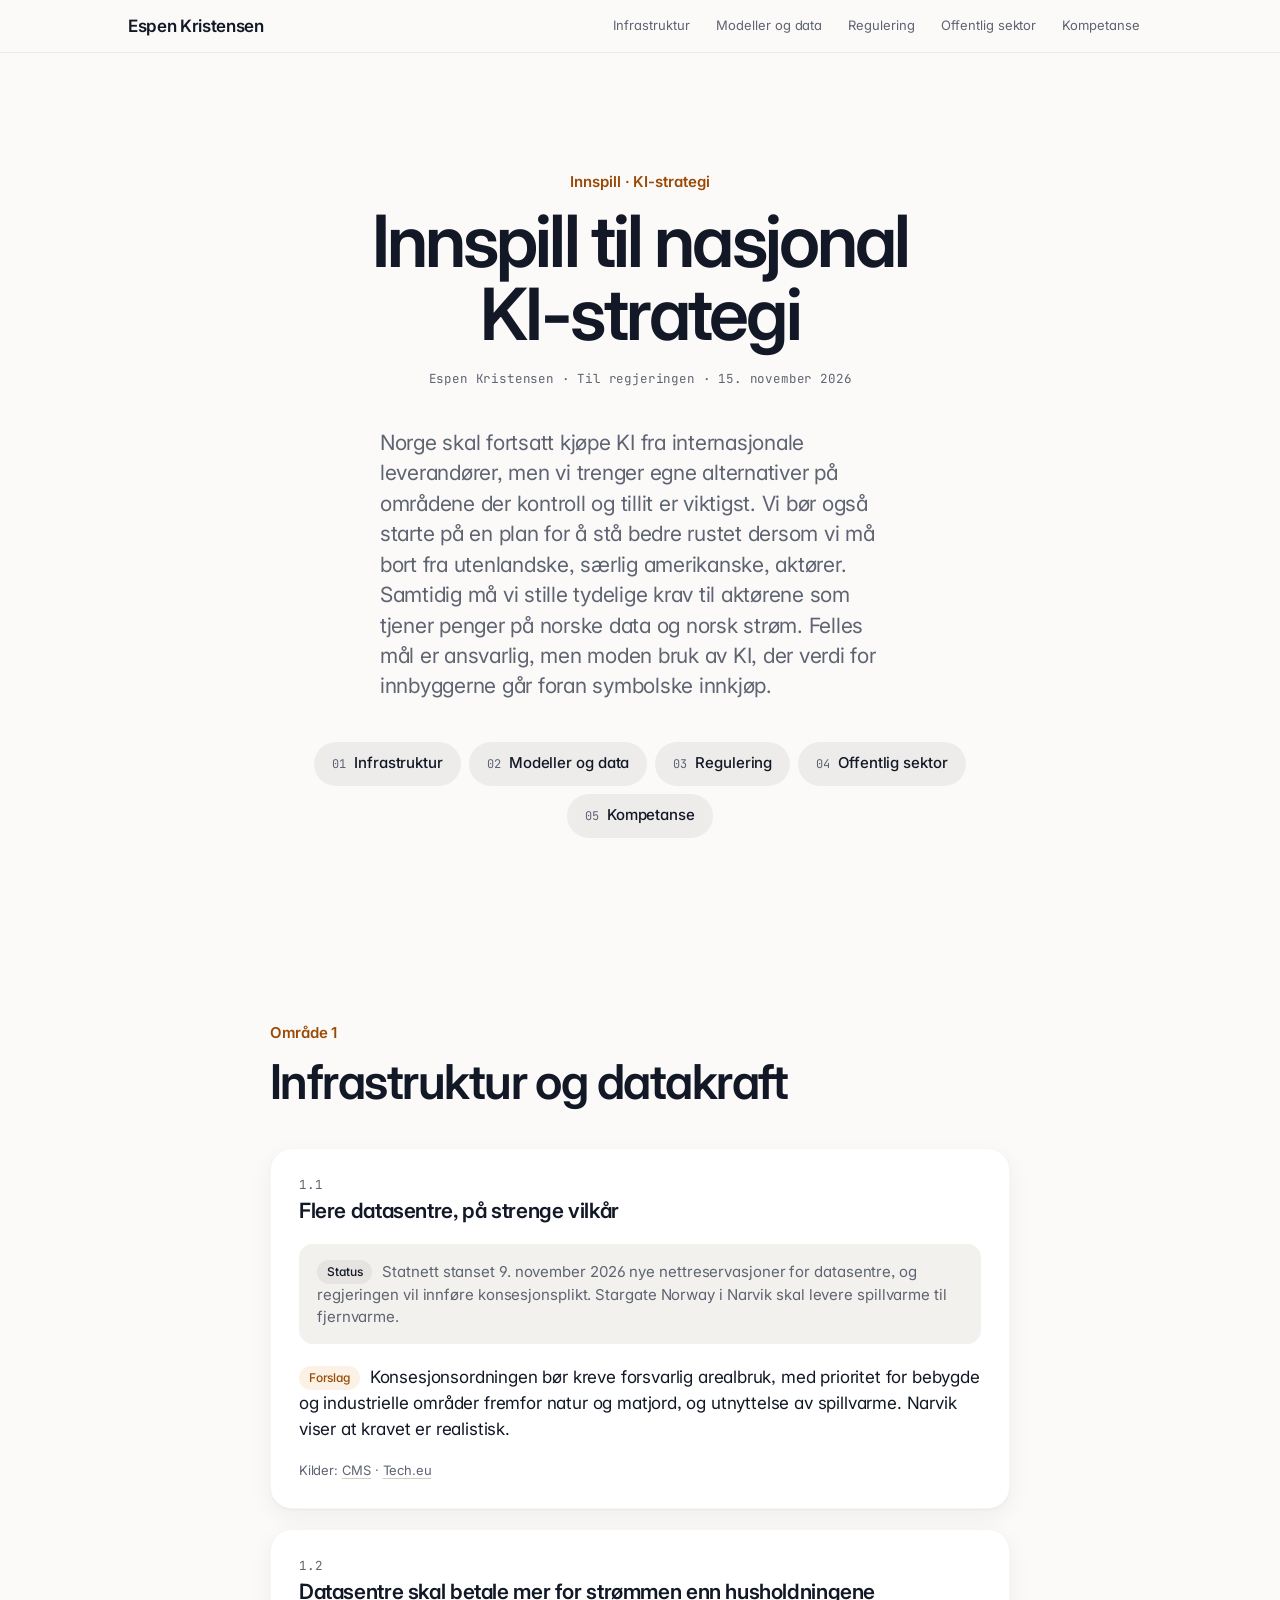
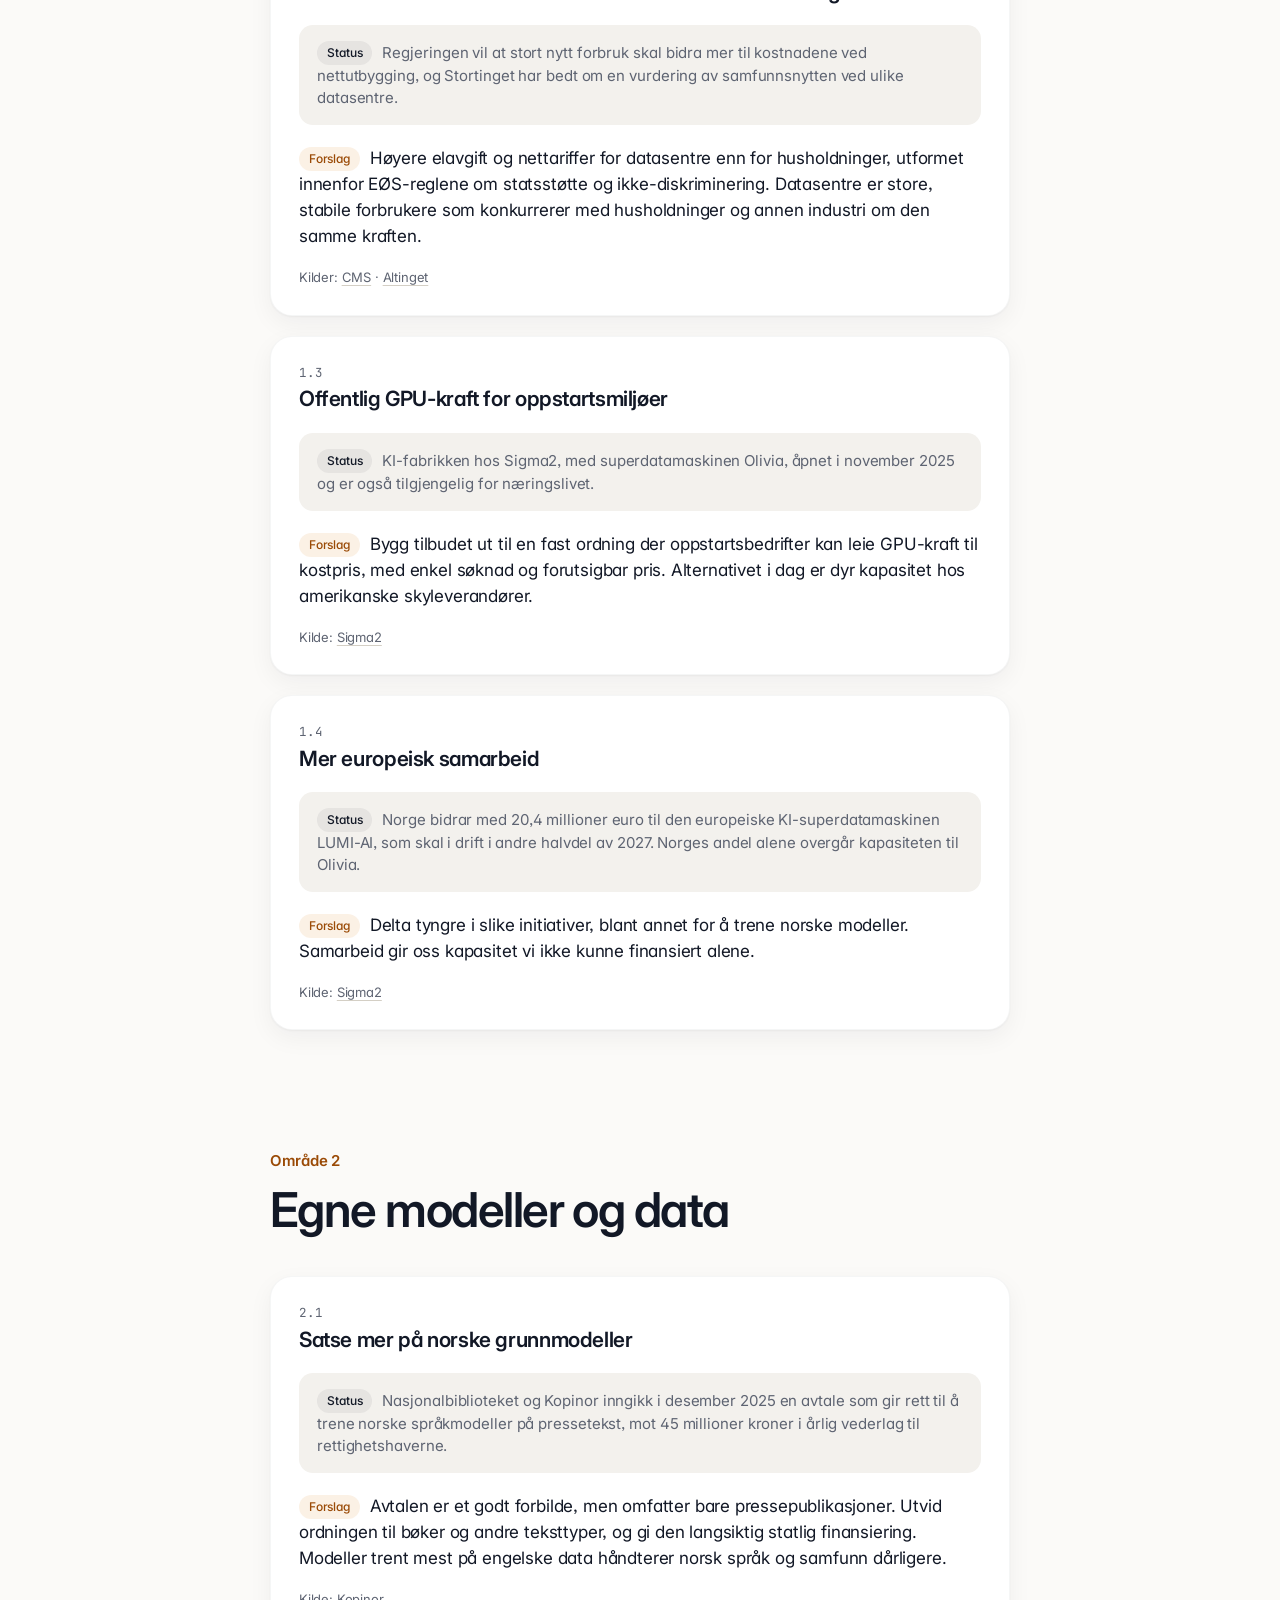
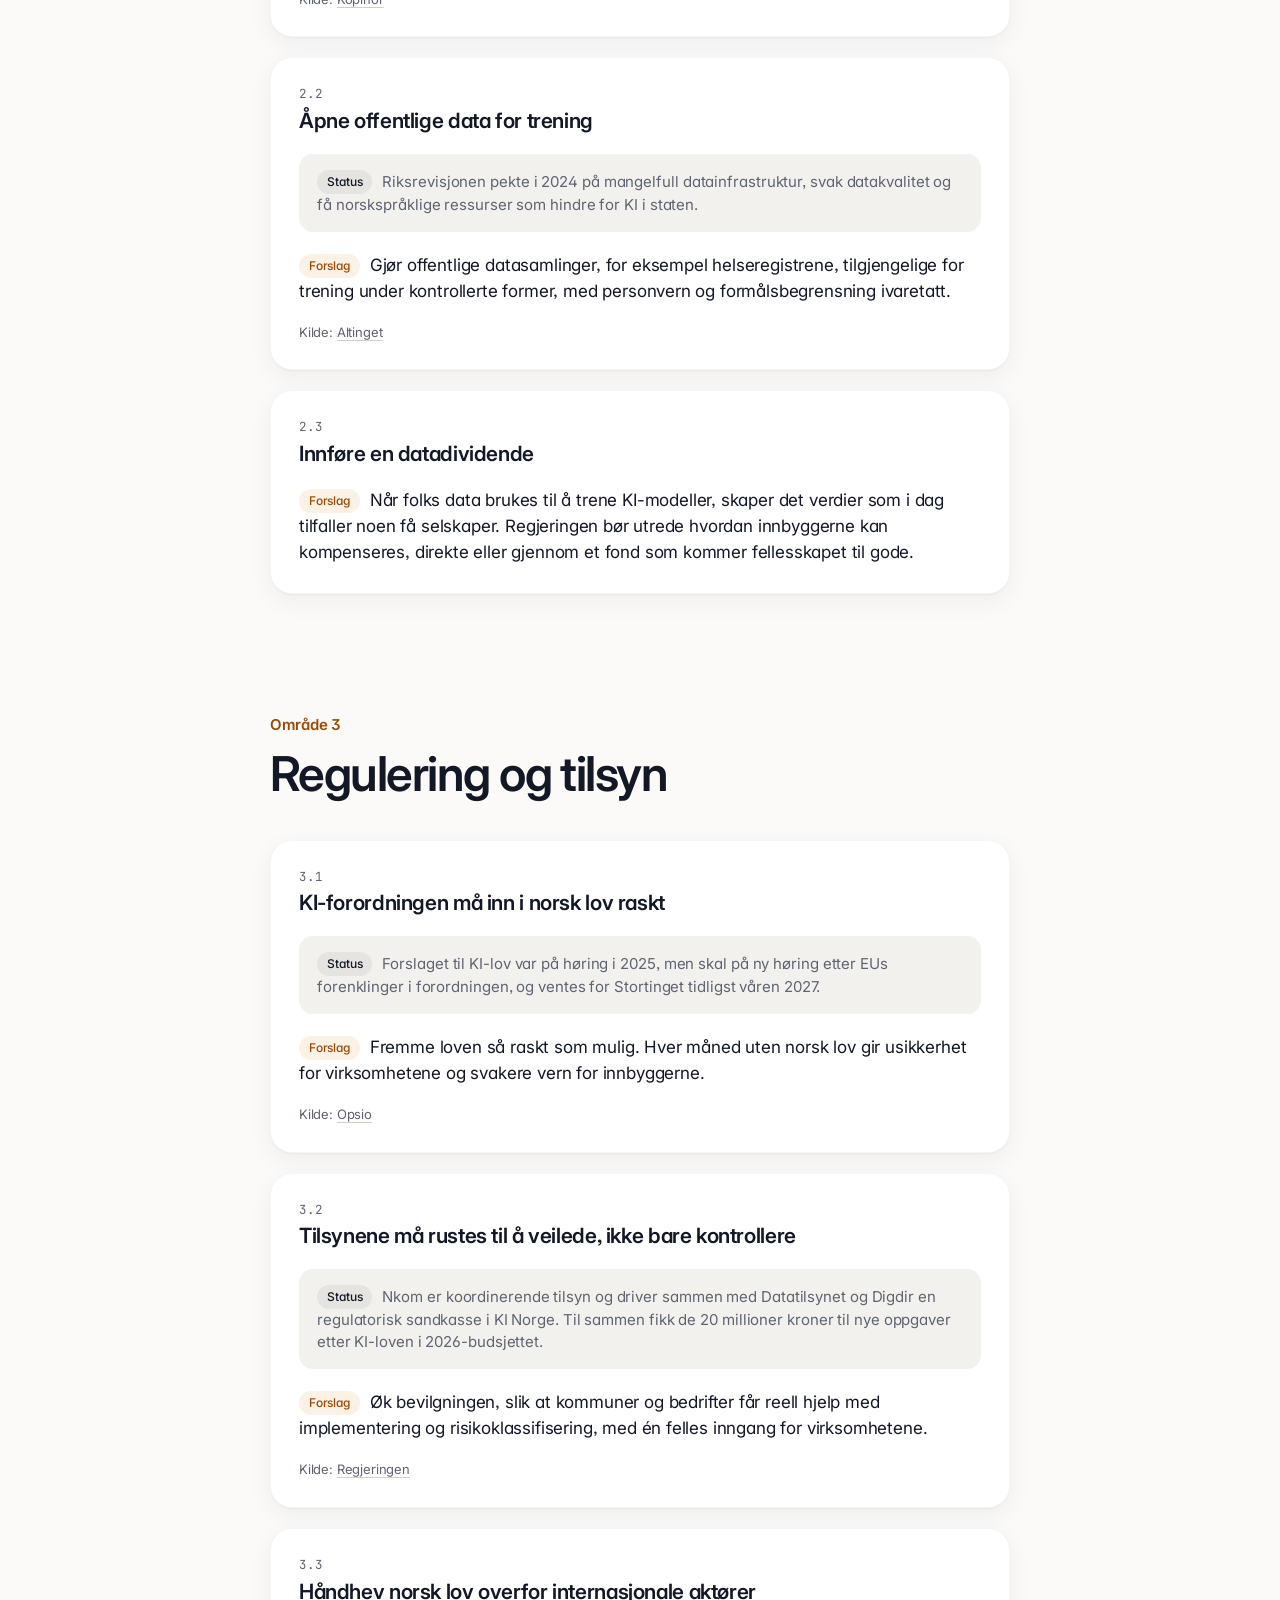
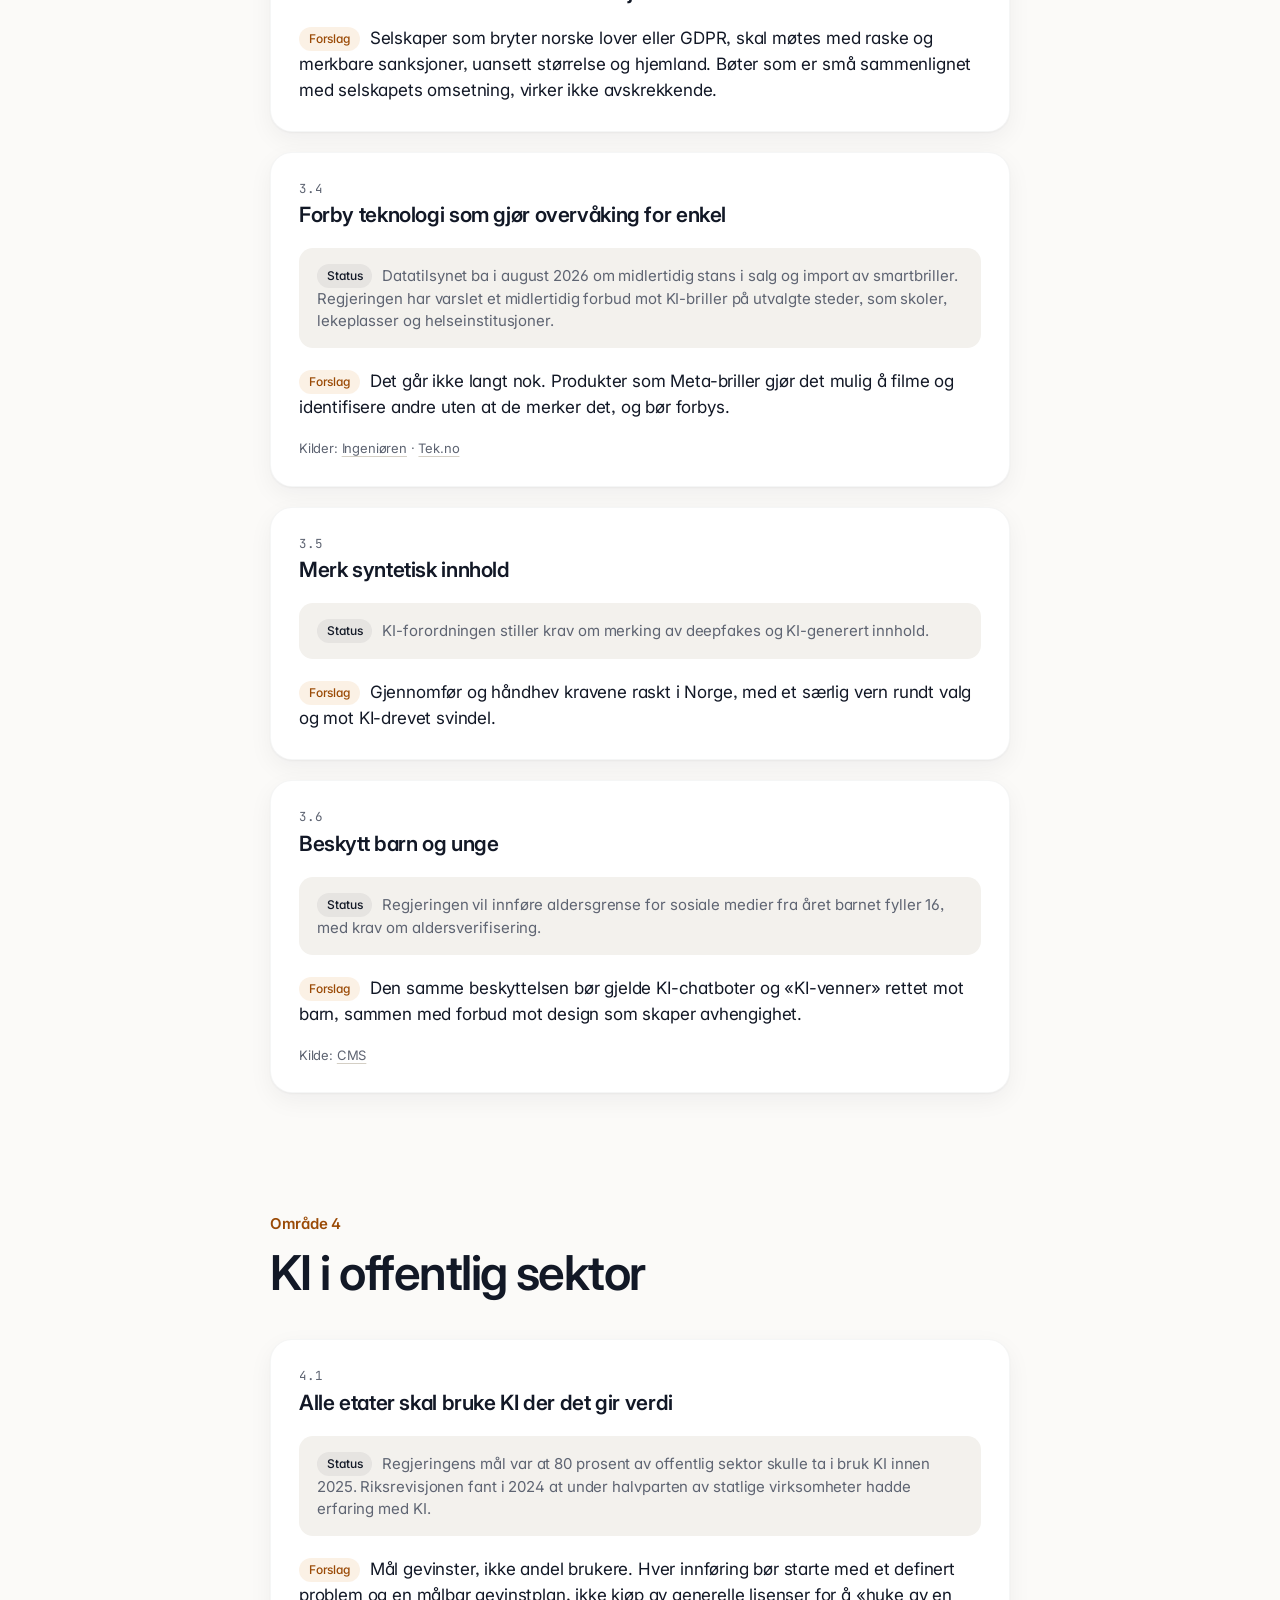
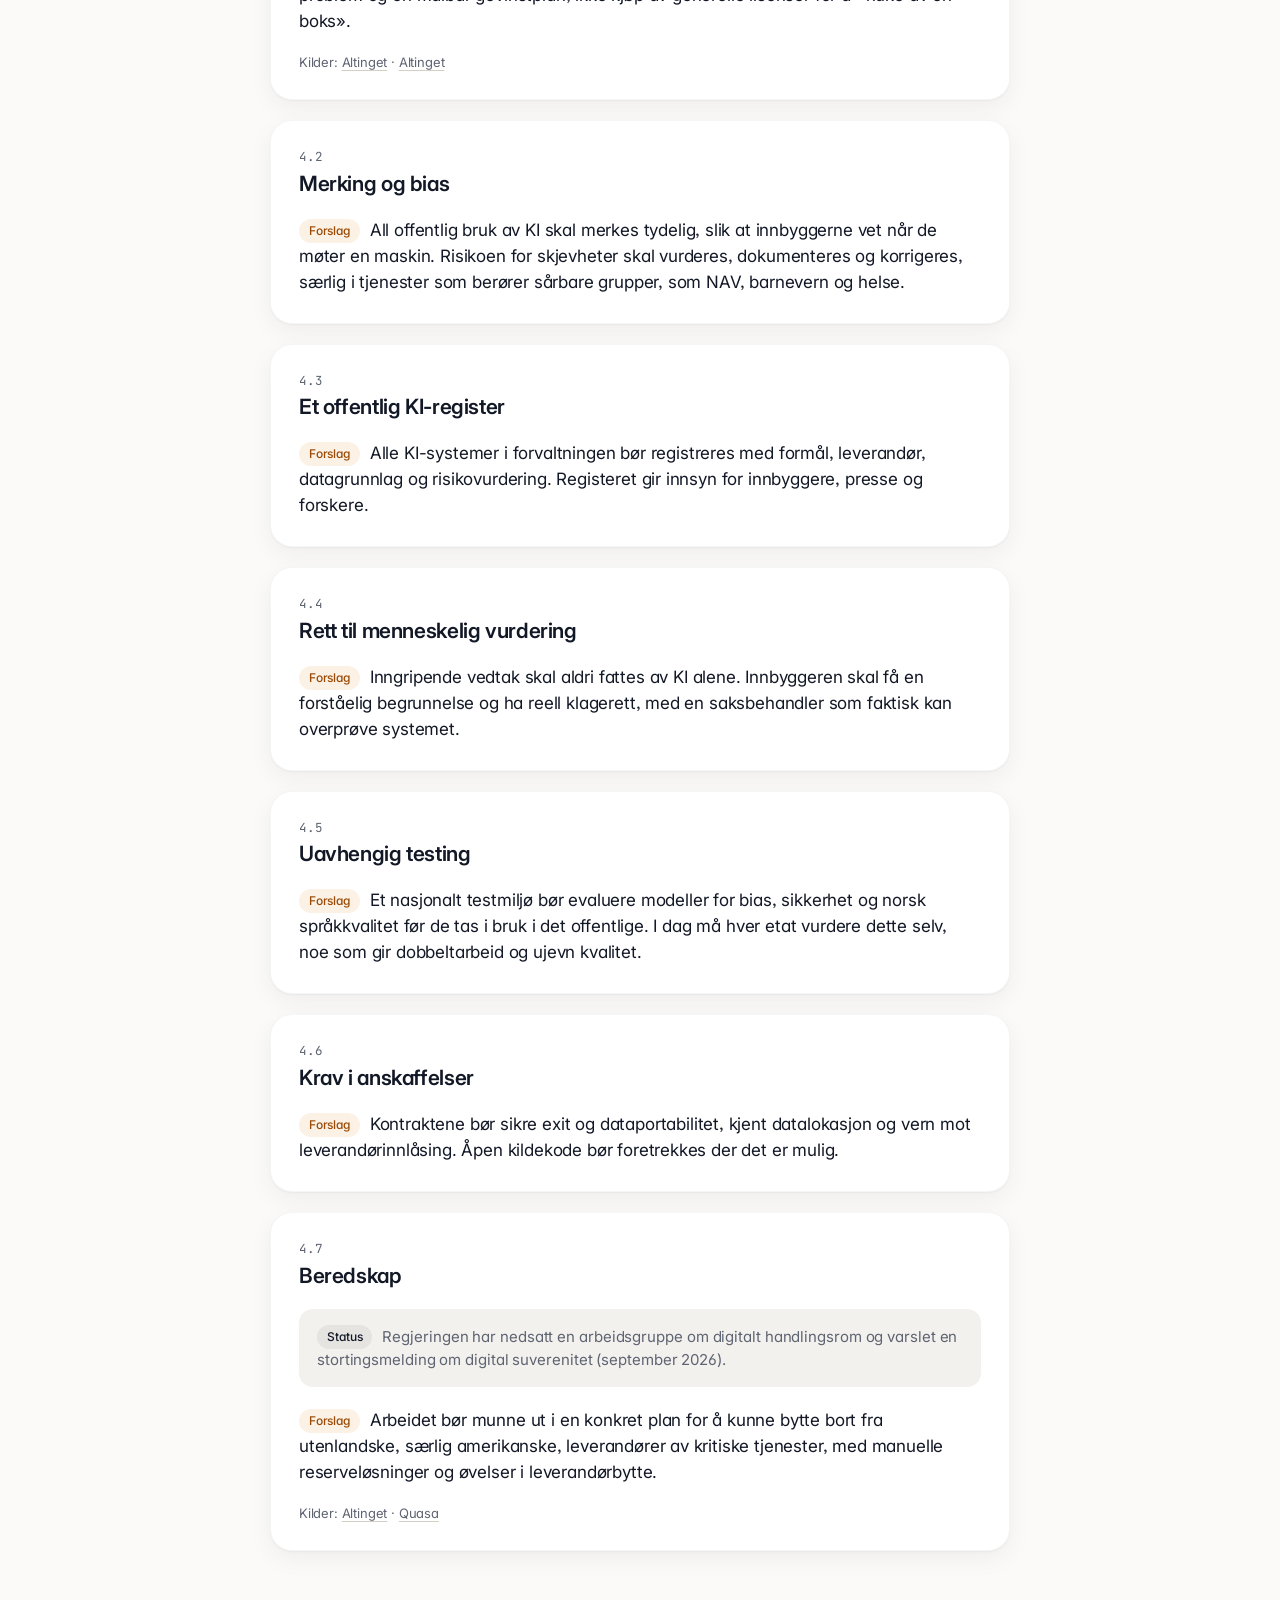
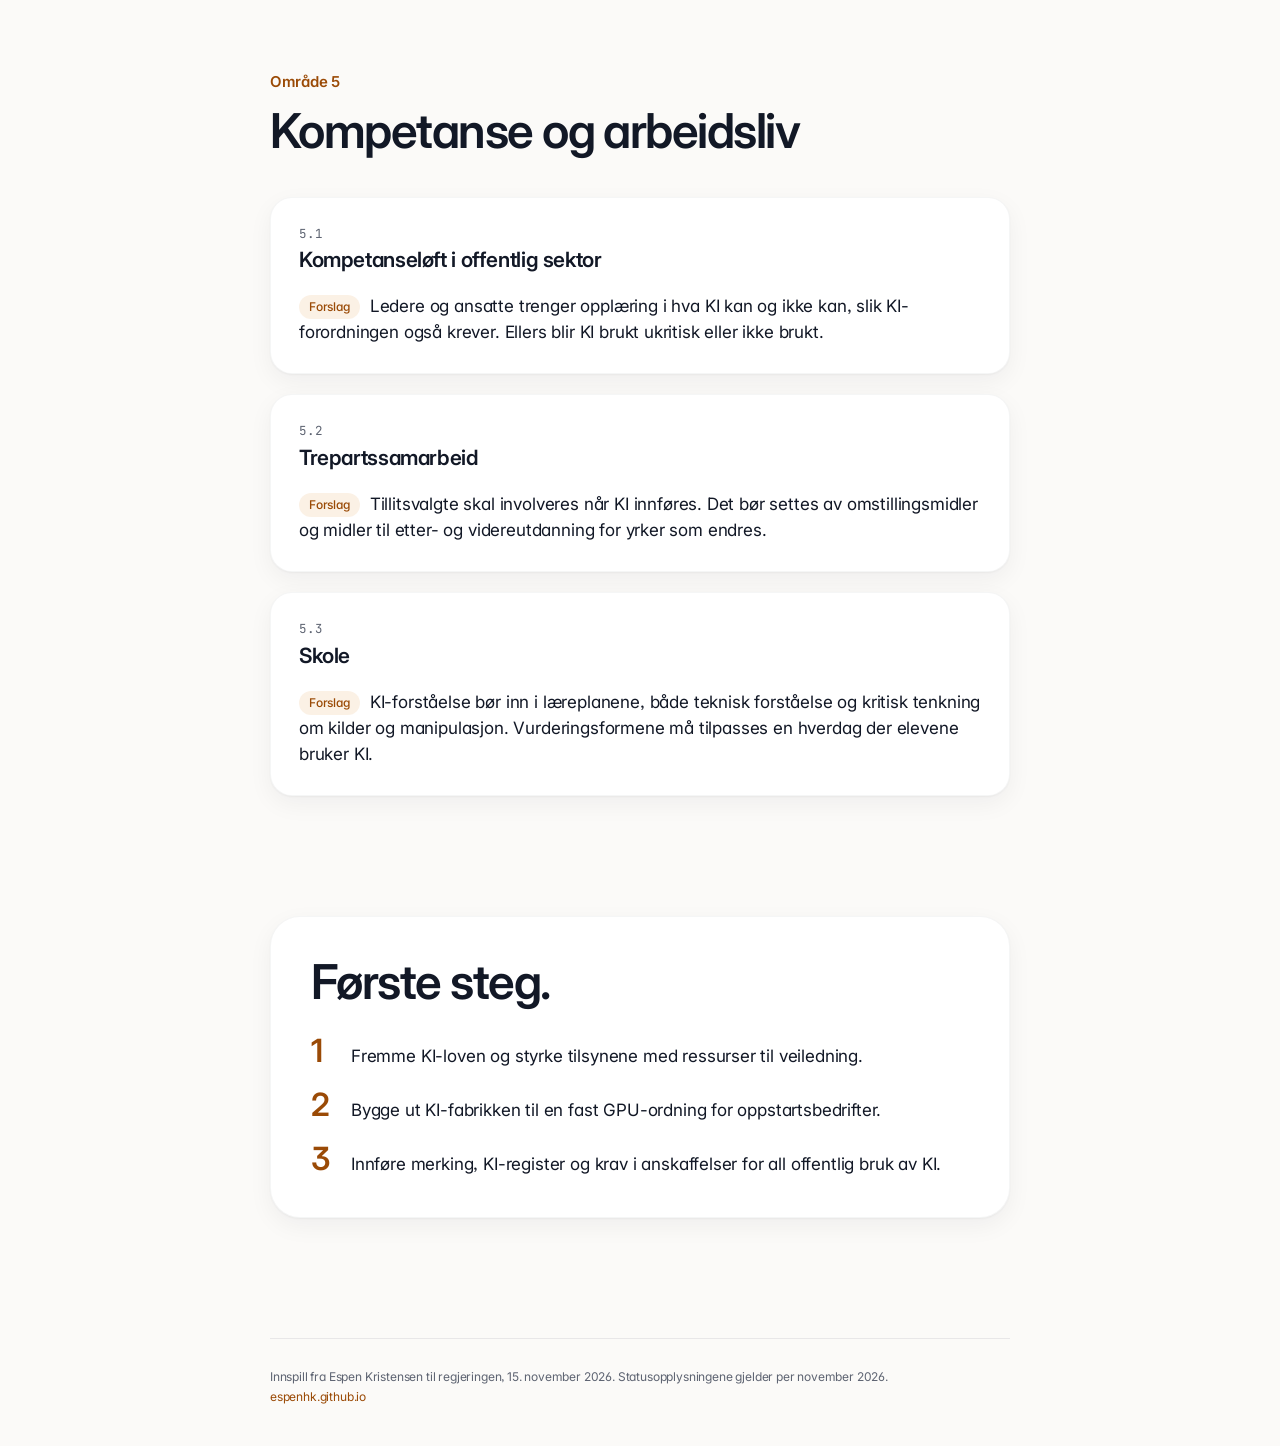
==== commit ecdd0f79: "design: sync Command v2 into ki-strategi and restyle the page Token changes: first sync of Command v" ====
--- a/ki-strategi/index.html
+++ b/ki-strategi/index.html
@@ -9,12 +9,12 @@
 <meta property="og:description" content="23 forslag for ansvarlig, men moden bruk av KI i Norge.">
 <link rel="preconnect" href="https://fonts.googleapis.com">
 <link rel="preconnect" href="https://fonts.gstatic.com" crossorigin>
-<link rel="stylesheet" href="https://fonts.googleapis.com/css2?family=VT323&family=Outfit:wght@400;500;600;700&family=JetBrains+Mono:wght@400;500;600;700&display=swap">
-<link rel="stylesheet" href="../design/tokens.css">
+<link rel="stylesheet" href="https://fonts.googleapis.com/css2?family=Inter:opsz,wght@14..32,400..700&family=JetBrains+Mono:wght@400;500&display=swap">
+<link rel="stylesheet" href="design/tokens.css">
 <style>
-  /* Colours, fonts and spacing come from Starfleet (../design/tokens.css). */
+  /* Colours, type and spacing come from Command (design/tokens.css, synced from Claude Design). */
   * { box-sizing: border-box; }
-  html { scroll-behavior: smooth; }
+  html { scroll-behavior: smooth; scroll-padding-top: calc(var(--nav-height) + 24px); }
   body {
     margin: 0;
     background: var(--background);
@@ -22,162 +22,186 @@
     font-family: var(--body-font-family);
     font-size: var(--body-font-size);
     line-height: var(--body-line-height);
-    font-weight: var(--body-font-weight);
-  }
-  .wrap { max-width: var(--container-content); margin: 0 auto; padding: 0 var(--space-lg); }
-
-  /* Header: a console bar with a rounded end cap */
-  .bar {
-    display: flex; align-items: stretch; gap: var(--space-tight);
-    margin-top: var(--space-xl); height: 28px;
-  }
-  .bar .cap { width: 64px; background: var(--accent); border-radius: var(--radius-lead) 0 0 var(--radius-lead); }
-  .bar .seg { flex: 1; background: var(--accent); opacity: var(--rail-opacity); }
-  .bar .seg.s2 { flex: 0 0 18%; background: var(--secondary); }
-  .bar .seg.s3 { flex: 0 0 10%; background: var(--tertiary); }
-  .bar .label {
-    display: flex; align-items: center; padding: 0 var(--space-md);
-    font-family: var(--mono-nav-font-family); font-size: var(--mono-nav-font-size);
-    letter-spacing: var(--mono-nav-letter-spacing); text-transform: uppercase;
-    color: var(--meta-ink); white-space: nowrap;
-  }
-
-  header.hero { padding: var(--space-xl) 0 var(--space-lg); }
+    letter-spacing: var(--body-letter-spacing);
+    font-feature-settings: "cv11", "ss01", "ss03";
+    -webkit-font-smoothing: antialiased; -moz-osx-font-smoothing: grayscale;
+  }
+  :focus-visible { outline: 2px solid var(--accent-ink); outline-offset: 3px; border-radius: 4px; }
+  .wrap { max-width: var(--container-content); margin: 0 auto; padding: 0 var(--space-2xl); }
+
+  /* Frosted nav */
+  .topnav {
+    position: sticky; top: 0; z-index: 10; height: var(--nav-height);
+    background: var(--nav-scrolled); box-shadow: var(--shadow-nav);
+    -webkit-backdrop-filter: saturate(180%) blur(20px); backdrop-filter: saturate(180%) blur(20px);
+  }
+  .topnav .inner {
+    max-width: var(--container-wide); height: 100%; margin: 0 auto; padding: 0 var(--space-xl);
+    display: flex; align-items: center; justify-content: space-between; gap: var(--space-lg);
+  }
+  .brand {
+    font-family: var(--font-display); font-weight: 600; font-size: 17px; letter-spacing: -0.02em;
+    color: var(--text-primary); text-decoration: none; white-space: nowrap;
+  }
+  .topnav nav { display: flex; gap: 2px; overflow-x: auto; scrollbar-width: none; }
+  .topnav nav::-webkit-scrollbar { display: none; }
+  .topnav nav a {
+    display: inline-flex; align-items: center; height: 44px; padding: 0 12px; white-space: nowrap;
+    font-family: var(--nav-font-family); font-size: var(--nav-font-size); letter-spacing: var(--nav-letter-spacing);
+    color: var(--nav-ink); text-decoration: none; border-radius: var(--radius-full); transition: color 200ms;
+  }
+  .topnav nav a:hover { color: var(--text-primary); }
+
+  /* Hero */
+  header.hero { padding: var(--section-y) 0 var(--space-3xl); text-align: center; }
+  .eyebrow {
+    margin: 0 0 var(--space-md); font-family: var(--eyebrow-font-family); font-size: var(--eyebrow-font-size);
+    font-weight: var(--eyebrow-font-weight); line-height: var(--eyebrow-line-height); letter-spacing: var(--eyebrow-letter-spacing);
+    color: var(--accent-ink);
+  }
   h1 {
-    font-family: var(--display-hero-font-family);
-    font-size: var(--display-hero-font-size);
-    line-height: var(--display-hero-line-height);
-    font-weight: var(--display-hero-font-weight);
-    letter-spacing: var(--display-hero-letter-spacing);
-    text-transform: uppercase;
-    margin: 0 0 var(--space-sm);
+    margin: 0 auto; max-width: 14ch;
+    font-family: var(--display-hero-font-family); font-size: var(--display-hero-font-size);
+    line-height: var(--display-hero-line-height); font-weight: var(--display-hero-font-weight);
+    letter-spacing: var(--display-hero-letter-spacing); font-variation-settings: "opsz" 32; text-wrap: balance;
   }
   .byline {
-    font-family: var(--mono-meta-font-family); font-size: var(--mono-meta-font-size);
-    line-height: var(--mono-meta-line-height); color: var(--meta-ink); margin: 0 0 var(--space-xl);
+    margin: var(--space-lg) 0 0; font-family: var(--mono-meta-font-family); font-size: var(--mono-meta-font-size);
+    line-height: var(--mono-meta-line-height); color: var(--meta-ink);
   }
   .lead {
-    font-family: var(--lead-font-family); font-size: var(--lead-font-size);
-    line-height: var(--lead-line-height); margin: 0; max-width: var(--container-hero);
-  }
-
-  /* Section index */
-  nav.index { display: flex; flex-wrap: wrap; gap: var(--space-sm); margin: var(--space-xl) 0 var(--space-sm); }
+    margin: var(--space-2xl) auto 0; max-width: 40ch; text-align: left;
+    font-family: var(--lead-font-family); font-size: var(--lead-font-size); line-height: var(--lead-line-height);
+    letter-spacing: var(--lead-letter-spacing); color: var(--text-secondary); text-wrap: pretty;
+  }
+
+  /* Area index: neutral pills with the area number */
+  nav.index { display: flex; flex-wrap: wrap; justify-content: center; gap: var(--space-sm); margin: var(--space-2xl) 0 0; }
   nav.index a {
-    font-family: var(--mono-nav-font-family); font-size: var(--mono-nav-font-size);
-    letter-spacing: var(--mono-nav-letter-spacing); text-transform: uppercase;
-    text-decoration: none; color: var(--on-accent); background: var(--c);
-    padding: var(--space-tight) var(--space-md); border-radius: var(--radius-full);
-  }
-  nav.index a:hover, nav.index a:focus-visible { filter: brightness(1.12); }
-
-  /* Sections with a coloured rail */
-  section.area { position: relative; padding: var(--section-y) 0 0 calc(var(--rail-width) + var(--space-lg)); }
-  section.area::before {
-    content: ""; position: absolute; left: 0; top: var(--section-y); bottom: 0;
-    width: var(--rail-width); border-radius: var(--radius-bar); background: var(--c); opacity: var(--rail-opacity);
-  }
-  .area-head { display: flex; align-items: baseline; gap: var(--space-md); margin-bottom: var(--space-lg); }
+    display: inline-flex; align-items: center; gap: 8px; height: 44px; padding: 0 18px;
+    font-family: var(--button-font-family); font-size: var(--button-font-size); font-weight: var(--button-font-weight);
+    letter-spacing: var(--button-letter-spacing); text-decoration: none;
+    color: var(--text-primary); background: var(--fill-secondary); border-radius: var(--radius-full);
+    transition: background-color 200ms cubic-bezier(0.28, 0.11, 0.32, 1);
+  }
+  nav.index a:hover { background: var(--fill-secondary-hover); }
+  nav.index a b { font-family: var(--font-mono); font-size: 12px; font-weight: 400; color: var(--text-secondary); }
+
+  /* Areas */
+  section.area { padding: var(--section-y) 0 0; }
+  .area-head { margin-bottom: var(--space-2xl); }
   .area-num {
-    font-family: var(--display-label-font-family); font-size: var(--display-section-font-size);
-    line-height: 1; color: var(--c);
+    display: block; margin-bottom: var(--space-md);
+    font-family: var(--eyebrow-font-family); font-size: var(--eyebrow-font-size); font-weight: var(--eyebrow-font-weight);
+    letter-spacing: var(--eyebrow-letter-spacing); color: var(--accent-ink);
   }
   h2 {
-    font-family: var(--display-section-font-family); font-size: var(--display-section-font-size);
+    margin: 0; font-family: var(--display-section-font-family); font-size: var(--display-section-font-size);
     line-height: var(--display-section-line-height); font-weight: var(--display-section-font-weight);
-    letter-spacing: var(--display-section-letter-spacing); text-transform: uppercase; margin: 0;
-  }
-
-  ol.points { list-style: none; margin: 0; padding: 0; display: grid; gap: var(--space-md); }
+    letter-spacing: var(--display-section-letter-spacing); font-variation-settings: "opsz" 32; text-wrap: balance;
+  }
+
+  ol.points { list-style: none; margin: 0; padding: 0; display: grid; gap: var(--space-lg); }
   .point {
-    background: linear-gradient(160deg, var(--card-bg-start), var(--card-bg-end));
-    border: 1px solid var(--card-edge); border-radius: var(--radius-md);
-    box-shadow: var(--shadow-card); padding: var(--space-lg);
+    background: var(--surface); border: 1px solid var(--card-edge); border-radius: var(--radius-lg);
+    box-shadow: var(--shadow-card); padding: var(--space-xl);
   }
   .point h3 {
-    font-family: var(--label-strong-font-family); font-weight: var(--label-strong-font-weight);
-    font-size: var(--lead-font-size); line-height: var(--label-strong-line-height); margin: 0 0 var(--space-sm);
+    margin: 0 0 var(--space-lg); font-family: var(--display-card-font-family); font-size: var(--display-card-font-size);
+    line-height: var(--display-card-line-height); font-weight: var(--display-card-font-weight);
+    letter-spacing: var(--display-card-letter-spacing); font-variation-settings: "opsz" 28; text-wrap: balance;
   }
   .point h3 .n {
-    font-family: var(--mono-tag-font-family); font-size: var(--mono-tag-font-size); font-weight: var(--mono-tag-font-weight);
-    color: var(--c-ink); margin-right: var(--space-sm); vertical-align: 2px;
+    display: block; margin-bottom: 6px; font-family: var(--mono-meta-font-family); font-size: var(--mono-meta-font-size);
+    font-weight: 400; letter-spacing: 0; color: var(--text-secondary);
   }
   .tag {
-    display: inline-block; font-family: var(--mono-caption-font-family); font-size: var(--mono-caption-font-size);
-    font-weight: var(--mono-caption-font-weight); letter-spacing: var(--mono-caption-letter-spacing);
-    text-transform: uppercase; padding: 2px var(--space-sm); border-radius: var(--radius-sm); margin-right: var(--space-sm);
+    display: inline-flex; align-items: center; height: 24px; padding: 0 10px; margin: 0 10px 0 0; vertical-align: 1px;
+    font-family: var(--tag-font-family); font-size: 12px; font-weight: var(--tag-font-weight); line-height: 1;
+    border-radius: var(--radius-full);
   }
   .status {
-    font-size: var(--small-font-size); line-height: var(--small-line-height); color: var(--text-secondary);
-    border-left: 2px solid var(--tertiary); padding-left: var(--space-md); margin: 0 0 var(--space-md);
-  }
-  .status .tag { color: var(--tertiary-ink); border: 1px solid var(--tertiary-ink); }
-  .proposal { margin: 0; }
-  .proposal .tag { color: var(--accent-ink); background: var(--accent-tint); border: 1px solid var(--accent-edge); }
+    margin: 0 0 var(--space-lg); padding: 16px 18px; border-radius: var(--radius-md); background: var(--surface-sunken);
+    font-size: var(--small-font-size); line-height: var(--small-line-height); letter-spacing: var(--small-letter-spacing);
+    color: var(--text-secondary);
+  }
+  .status .tag { color: var(--text-primary); background: var(--fill-secondary); }
+  .proposal { margin: 0; font-size: var(--body-font-size); line-height: var(--body-line-height); }
+  .proposal .tag { color: var(--accent-ink); background: var(--accent-tint); }
   .src {
-    margin: var(--space-md) 0 0; font-family: var(--mono-meta-font-family); font-size: var(--mono-meta-font-size);
-    line-height: var(--mono-meta-line-height); color: var(--text-secondary);
-  }
-  .src a { color: var(--tertiary-ink); text-underline-offset: 2px; }
-
-  /* First steps panel */
+    margin: var(--space-lg) 0 0; font-family: var(--caption-font-family); font-size: 13px;
+    line-height: var(--caption-line-height); color: var(--text-secondary);
+  }
+  .src a { color: var(--text-secondary); text-decoration: underline; text-decoration-color: var(--border-strong); text-underline-offset: 3px; }
+  .src a:hover { color: var(--accent-ink); text-decoration-color: currentColor; }
+
+  /* First steps */
   .steps {
-    margin-top: var(--section-y-lg); padding: var(--space-xl);
-    background: linear-gradient(160deg, var(--panel-start), var(--panel-mid));
-    border: 1px solid var(--panel-edge); border-radius: var(--radius-md) var(--radius-lead) var(--radius-md) var(--radius-md);
+    margin-top: var(--section-y); padding: var(--space-2xl);
+    background: var(--surface); border: 1px solid var(--panel-edge); border-radius: var(--radius-xl);
     box-shadow: var(--shadow-panel);
   }
-  .steps h2 { color: var(--accent-ink); margin-bottom: var(--space-lg); }
-  .steps ol { margin: 0; padding: 0; list-style: none; counter-reset: s; display: grid; gap: var(--space-md); }
-  .steps li { counter-increment: s; display: flex; gap: var(--space-md); align-items: baseline; }
+  .steps h2 { margin-bottom: var(--space-xl); }
+  .steps ol { margin: 0; padding: 0; list-style: none; counter-reset: s; display: grid; gap: var(--space-lg); }
+  .steps li { counter-increment: s; display: flex; gap: var(--space-lg); align-items: baseline; font-size: var(--body-font-size); }
   .steps li::before {
-    content: counter(s, decimal-leading-zero);
-    font-family: var(--display-label-font-family); font-size: var(--display-card-font-size);
-    color: var(--accent-ink); min-width: 2ch;
+    content: counter(s); flex: none; min-width: 1ch;
+    font-family: var(--display-feature-font-family); font-size: var(--display-feature-font-size); font-weight: 600;
+    line-height: 1; letter-spacing: var(--display-feature-letter-spacing); color: var(--accent-ink);
   }
 
   footer {
-    margin: var(--section-y) 0 var(--space-2xl); padding-top: var(--space-lg); border-top: 1px solid var(--border);
-    color: var(--text-secondary); font-size: var(--small-font-size); line-height: var(--small-line-height);
-  }
-  footer a { color: var(--accent-ink); }
-
-  .c1 { --c: var(--accent); --c-ink: var(--accent-ink); }
-  .c2 { --c: var(--secondary); --c-ink: var(--secondary-ink); }
-  .c3 { --c: var(--tertiary); --c-ink: var(--tertiary-ink); }
-  .c4 { --c: var(--highlight); --c-ink: var(--highlight-ink); }
-  .c5 { --c: var(--warm); --c-ink: var(--accent-ink); }
-
-  @media (max-width: 560px) {
-    :root { --display-hero-font-size: 34px; --display-section-font-size: 24px; }
-    .bar .label { display: none; }
-    section.area { padding-left: calc(var(--rail-width) + var(--space-md)); }
-    .steps { padding: var(--space-lg); }
+    margin: var(--section-y) 0 0; padding: var(--space-xl) 0 var(--space-2xl); border-top: 1px solid var(--hairline);
+    color: var(--text-secondary); font-size: var(--caption-font-size); line-height: 1.6;
+  }
+  footer a { color: var(--accent-ink); text-decoration: none; }
+  footer a:hover { text-decoration: underline; text-underline-offset: 3px; }
+
+  @media (max-width: 734px) {
+    :root { --display-hero-font-size: 44px; --display-section-font-size: 32px; --lead-font-size: 19px; }
+    .wrap { padding: 0 var(--space-lg); }
+    .topnav nav { display: none; }
+    header.hero { padding-top: 72px; }
+    section.area { padding-top: 80px; }
+    .point, .steps { padding: var(--space-lg); }
+  }
+  @media (prefers-reduced-motion: reduce) {
+    html { scroll-behavior: auto; }
+    * { transition-duration: 0ms !important; }
   }
 </style>
 </head>
 <body>
+<header class="topnav">
+  <div class="inner">
+    <a class="brand" href="https://espenhk.github.io/">Espen Kristensen</a>
+    <nav aria-label="Områder">
+      <a href="#infrastruktur">Infrastruktur</a>
+      <a href="#modeller">Modeller og data</a>
+      <a href="#regulering">Regulering</a>
+      <a href="#offentlig">Offentlig sektor</a>
+      <a href="#kompetanse">Kompetanse</a>
+    </nav>
+  </div>
+</header>
 <div class="wrap">
-  <div class="bar" aria-hidden="true">
-    <div class="cap"></div><div class="seg"></div><div class="label">Innspill · KI-strategi</div><div class="seg s2"></div><div class="seg s3"></div>
-  </div>
-
   <header class="hero">
+    <p class="eyebrow">Innspill · KI-strategi</p>
     <h1>Innspill til nasjonal KI-strategi</h1>
     <p class="byline">Espen Kristensen · Til regjeringen · 15. november 2026</p>
     <p class="lead">Norge skal fortsatt kjøpe KI fra internasjonale leverandører, men vi trenger egne alternativer på områdene der kontroll og tillit er viktigst. Vi bør også starte på en plan for å stå bedre rustet dersom vi må bort fra utenlandske, særlig amerikanske, aktører. Samtidig må vi stille tydelige krav til aktørene som tjener penger på norske data og norsk strøm. Felles mål er ansvarlig, men moden bruk av KI, der verdi for innbyggerne går foran symbolske innkjøp.</p>
     <nav class="index" aria-label="Områder">
-      <a class="c1" href="#infrastruktur">1 Infrastruktur</a>
-      <a class="c2" href="#modeller">2 Modeller og data</a>
-      <a class="c3" href="#regulering">3 Regulering</a>
-      <a class="c4" href="#offentlig">4 Offentlig sektor</a>
-      <a class="c5" href="#kompetanse">5 Kompetanse</a>
+      <a href="#infrastruktur"><b>01</b>Infrastruktur</a>
+      <a href="#modeller"><b>02</b>Modeller og data</a>
+      <a href="#regulering"><b>03</b>Regulering</a>
+      <a href="#offentlig"><b>04</b>Offentlig sektor</a>
+      <a href="#kompetanse"><b>05</b>Kompetanse</a>
     </nav>
   </header>
 
   <main>
     <section class="area c1" id="infrastruktur">
-      <div class="area-head"><span class="area-num">01</span><h2>Infrastruktur og datakraft</h2></div>
+      <div class="area-head"><span class="area-num">Område 1</span><h2>Infrastruktur og datakraft</h2></div>
       <ol class="points">
         <li class="point">
           <h3><span class="n">1.1</span>Flere datasentre, på strenge vilkår</h3>
@@ -207,7 +231,7 @@
     </section>
 
     <section class="area c2" id="modeller">
-      <div class="area-head"><span class="area-num">02</span><h2>Egne modeller og data</h2></div>
+      <div class="area-head"><span class="area-num">Område 2</span><h2>Egne modeller og data</h2></div>
       <ol class="points">
         <li class="point">
           <h3><span class="n">2.1</span>Satse mer på norske grunnmodeller</h3>
@@ -229,7 +253,7 @@
     </section>
 
     <section class="area c3" id="regulering">
-      <div class="area-head"><span class="area-num">03</span><h2>Regulering og tilsyn</h2></div>
+      <div class="area-head"><span class="area-num">Område 3</span><h2>Regulering og tilsyn</h2></div>
       <ol class="points">
         <li class="point">
           <h3><span class="n">3.1</span>KI-forordningen må inn i norsk lov raskt</h3>
@@ -268,7 +292,7 @@
     </section>
 
     <section class="area c4" id="offentlig">
-      <div class="area-head"><span class="area-num">04</span><h2>KI i offentlig sektor</h2></div>
+      <div class="area-head"><span class="area-num">Område 4</span><h2>KI i offentlig sektor</h2></div>
       <ol class="points">
         <li class="point">
           <h3><span class="n">4.1</span>Alle etater skal bruke KI der det gir verdi</h3>
@@ -306,7 +330,7 @@
     </section>
 
     <section class="area c5" id="kompetanse">
-      <div class="area-head"><span class="area-num">05</span><h2>Kompetanse og arbeidsliv</h2></div>
+      <div class="area-head"><span class="area-num">Område 5</span><h2>Kompetanse og arbeidsliv</h2></div>
       <ol class="points">
         <li class="point">
           <h3><span class="n">5.1</span>Kompetanseløft i offentlig sektor</h3>
@@ -324,7 +348,7 @@
     </section>
 
     <aside class="steps" aria-labelledby="steps-h">
-      <h2 id="steps-h">Første steg</h2>
+      <h2 id="steps-h">Første steg.</h2>
       <ol>
         <li>Fremme KI-loven og styrke tilsynene med ressurser til veiledning.</li>
         <li>Bygge ut KI-fabrikken til en fast GPU-ordning for oppstartsbedrifter.</li>
--- a/ki-strategi/design/tokens.css
+++ b/ki-strategi/design/tokens.css
@@ -0,0 +1,290 @@
+/* Command v2 — generated from tokens.json by design-sync. Do not edit. */
+:root {
+  --space-xs: 4px;
+  --space-tight: 6px;
+  --space-sm: 8px;
+  --space-md: 12px;
+  --space-lg: 20px;
+  --space-xl: 28px;
+  --space-2xl: 40px;
+  --space-3xl: 64px;
+  --section-y: 120px;
+  --section-y-lg: 160px;
+  --radius-bar: 3px;
+  --radius-sm: 8px;
+  --radius-md: 14px;
+  --radius-lg: 22px;
+  --radius-xl: 30px;
+  --radius-full: 9999px;
+  --nav-height: 52px;
+  --control-height: 44px;
+  --control-height-lg: 52px;
+  --avatar-size: 112px;
+  --social-tile: 48px;
+  --container-narrow: 640px;
+  --container-hero: 880px;
+  --container-content: 820px;
+  --container-wide: 1080px;
+  --font-display: 'Inter', system-ui, -apple-system, sans-serif;
+  --font-sans: 'Inter', system-ui, -apple-system, sans-serif;
+  --font-mono: 'JetBrains Mono', ui-monospace, monospace;
+  --display-hero-font-family: var(--font-display);
+  --display-hero-font-size: 72px;
+  --display-hero-line-height: 1.02;
+  --display-hero-font-weight: 600;
+  --display-hero-letter-spacing: -0.04em;
+  --display-section-font-family: var(--font-display);
+  --display-section-font-size: 48px;
+  --display-section-line-height: 1.06;
+  --display-section-font-weight: 600;
+  --display-section-letter-spacing: -0.032em;
+  --display-feature-font-family: var(--font-display);
+  --display-feature-font-size: 32px;
+  --display-feature-line-height: 1.1;
+  --display-feature-font-weight: 600;
+  --display-feature-letter-spacing: -0.025em;
+  --display-card-font-family: var(--font-display);
+  --display-card-font-size: 21px;
+  --display-card-line-height: 1.24;
+  --display-card-font-weight: 600;
+  --display-card-letter-spacing: -0.018em;
+  --display-label-font-family: var(--font-display);
+  --display-label-font-size: 17px;
+  --display-label-line-height: 1.3;
+  --display-label-font-weight: 600;
+  --display-label-letter-spacing: -0.012em;
+  --lead-font-family: var(--font-sans);
+  --lead-font-size: 21px;
+  --lead-line-height: 1.45;
+  --lead-font-weight: 400;
+  --lead-letter-spacing: -0.012em;
+  --eyebrow-font-family: var(--font-sans);
+  --eyebrow-font-size: 15px;
+  --eyebrow-line-height: 1.3;
+  --eyebrow-font-weight: 600;
+  --eyebrow-letter-spacing: -0.005em;
+  --body-font-family: var(--font-sans);
+  --body-font-size: 17px;
+  --body-line-height: 1.53;
+  --body-font-weight: 400;
+  --body-letter-spacing: -0.01em;
+  --small-font-family: var(--font-sans);
+  --small-font-size: 15px;
+  --small-line-height: 1.47;
+  --small-font-weight: 400;
+  --small-letter-spacing: -0.006em;
+  --button-font-family: var(--font-sans);
+  --button-font-size: 15px;
+  --button-line-height: 1;
+  --button-font-weight: 500;
+  --button-letter-spacing: -0.006em;
+  --label-strong-font-family: var(--font-sans);
+  --label-strong-font-size: 15px;
+  --label-strong-line-height: 1.4;
+  --label-strong-font-weight: 600;
+  --label-strong-letter-spacing: -0.006em;
+  --nav-font-family: var(--font-sans);
+  --nav-font-size: 13px;
+  --nav-line-height: 1;
+  --nav-font-weight: 400;
+  --nav-letter-spacing: -0.003em;
+  --tag-font-family: var(--font-sans);
+  --tag-font-size: 13px;
+  --tag-line-height: 1.3;
+  --tag-font-weight: 500;
+  --caption-font-family: var(--font-sans);
+  --caption-font-size: 12px;
+  --caption-line-height: 1.35;
+  --caption-font-weight: 400;
+  --mono-meta-font-family: var(--font-mono);
+  --mono-meta-font-size: 12.5px;
+  --mono-meta-line-height: 1.4;
+  --mono-meta-font-weight: 400;
+  --mono-stat-font-family: var(--font-mono);
+  --mono-stat-font-size: 12.5px;
+  --mono-stat-line-height: 1.3;
+  --mono-stat-font-weight: 400;
+  --mono-caption-font-family: var(--font-mono);
+  --mono-caption-font-size: 12px;
+  --mono-caption-line-height: 1.3;
+  --mono-caption-font-weight: 400;
+}
+:root, [data-theme="light"] {
+  color-scheme: light;
+  --accent: #d97706;
+  --accent-hover: #e8890f;
+  --accent-ink: #9a4a06;
+  --on-accent: #121826;
+  --accent-tint: rgba(217,119,6,0.10);
+  --accent-tint-strong: rgba(217,119,6,0.16);
+  --accent-edge: rgba(154,74,6,0.35);
+  --secondary: #44597a;
+  --secondary-ink: var(--secondary);
+  --tertiary: #6b7f99;
+  --tertiary-ink: #4f6380;
+  --highlight: #b4412f;
+  --highlight-ink: var(--highlight);
+  --success: #1f7a4c;
+  --warning: var(--accent-ink);
+  --error: var(--highlight-ink);
+  --background: #fbfaf8;
+  --ground-deep: var(--background);
+  --ground-mid: var(--background);
+  --surface: #ffffff;
+  --surface-raised: #ffffff;
+  --surface-sunken: #f3f1ed;
+  --card-bg-start: var(--surface);
+  --card-bg-end: var(--surface);
+  --panel-start: var(--surface);
+  --panel-mid: var(--surface);
+  --stat-panel: var(--surface);
+  --nav-scrolled: rgba(251,250,248,0.72);
+  --text-primary: #121826;
+  --text-secondary: #5e6472;
+  --text-tertiary: #6e7381;
+  --meta-ink: var(--text-secondary);
+  --nav-ink: var(--text-secondary);
+  --nav-active: var(--text-primary);
+  --stat-label: var(--text-secondary);
+  --stat-track: rgba(18,24,38,0.07);
+  --cta-bg: var(--accent);
+  --cta-ink: var(--on-accent);
+  --fill-secondary: rgba(18,24,38,0.06);
+  --fill-secondary-hover: rgba(18,24,38,0.10);
+  --border: #e9e6e0;
+  --border-strong: #d4cfc5;
+  --hairline: rgba(18,24,38,0.08);
+  --control-edge: #8a8f9c;
+  --card-edge: rgba(18,24,38,0.04);
+  --panel-edge: var(--card-edge);
+  --job-edge: var(--border);
+  --job-tag-ink: var(--text-secondary);
+  --job-tag-bg: var(--fill-secondary);
+  --job-tag-edge: rgba(18,24,38,0);
+  --secondary-tint: rgba(68,89,122,0.10);
+  --shadow-card: 0 1px 2px rgba(18,24,38,0.04), 0 8px 24px rgba(18,24,38,0.05);
+  --shadow-card-hover: 0 2px 4px rgba(18,24,38,0.04), 0 24px 48px rgba(18,24,38,0.10);
+  --shadow-button: 0 1px 2px rgba(18,24,38,0.10);
+  --shadow-panel: 0 1px 2px rgba(18,24,38,0.04), 0 8px 24px rgba(18,24,38,0.05);
+  --shadow-nav: 0 1px 0 rgba(18,24,38,0.06);
+}
+[data-theme="dark"] {
+  color-scheme: dark;
+  --accent: #f5a524;
+  --accent-hover: #f7b64f;
+  --accent-ink: var(--accent);
+  --on-accent: #0b0f19;
+  --accent-tint: rgba(245,165,36,0.14);
+  --accent-tint-strong: rgba(245,165,36,0.22);
+  --accent-edge: rgba(245,165,36,0.40);
+  --secondary: #8fa3c4;
+  --secondary-ink: var(--secondary);
+  --tertiary: #a9b6c9;
+  --tertiary-ink: var(--tertiary);
+  --highlight: #e8806f;
+  --highlight-ink: var(--highlight);
+  --success: #66cc99;
+  --warning: var(--accent);
+  --error: var(--highlight);
+  --background: #0b0f19;
+  --ground-deep: var(--background);
+  --ground-mid: var(--background);
+  --surface: #151a26;
+  --surface-raised: #1c2231;
+  --surface-sunken: #070a12;
+  --card-bg-start: var(--surface);
+  --card-bg-end: var(--surface);
+  --panel-start: var(--surface);
+  --panel-mid: var(--surface);
+  --stat-panel: var(--surface);
+  --nav-scrolled: rgba(11,15,25,0.72);
+  --text-primary: #f5f4f0;
+  --text-secondary: #a1a7b5;
+  --text-tertiary: #8a90a0;
+  --meta-ink: var(--text-secondary);
+  --nav-ink: var(--text-secondary);
+  --nav-active: var(--text-primary);
+  --stat-label: var(--text-secondary);
+  --stat-track: rgba(245,244,240,0.08);
+  --cta-bg: var(--accent);
+  --cta-ink: var(--on-accent);
+  --fill-secondary: rgba(245,244,240,0.10);
+  --fill-secondary-hover: rgba(245,244,240,0.16);
+  --border: #252b3a;
+  --border-strong: #343c50;
+  --hairline: rgba(245,244,240,0.08);
+  --control-edge: #6b7489;
+  --card-edge: var(--border);
+  --panel-edge: var(--card-edge);
+  --job-edge: var(--border);
+  --job-tag-ink: var(--text-secondary);
+  --job-tag-bg: var(--fill-secondary);
+  --job-tag-edge: rgba(245,244,240,0);
+  --secondary-tint: rgba(143,163,196,0.14);
+  --shadow-card: 0 1px 2px rgba(0,0,0,0.30);
+  --shadow-card-hover: 0 2px 4px rgba(0,0,0,0.30), 0 24px 48px rgba(0,0,0,0.45);
+  --shadow-button: 0 1px 2px rgba(0,0,0,0.40);
+  --shadow-panel: 0 1px 2px rgba(0,0,0,0.30);
+  --shadow-nav: 0 1px 0 rgba(245,244,240,0.06);
+}
+@media (prefers-color-scheme: dark) {
+  :root:not([data-theme="light"]) {
+    color-scheme: dark;
+    --accent: #f5a524;
+    --accent-hover: #f7b64f;
+    --accent-ink: var(--accent);
+    --on-accent: #0b0f19;
+    --accent-tint: rgba(245,165,36,0.14);
+    --accent-tint-strong: rgba(245,165,36,0.22);
+    --accent-edge: rgba(245,165,36,0.40);
+    --secondary: #8fa3c4;
+    --secondary-ink: var(--secondary);
+    --tertiary: #a9b6c9;
+    --tertiary-ink: var(--tertiary);
+    --highlight: #e8806f;
+    --highlight-ink: var(--highlight);
+    --success: #66cc99;
+    --warning: var(--accent);
+    --error: var(--highlight);
+    --background: #0b0f19;
+    --ground-deep: var(--background);
+    --ground-mid: var(--background);
+    --surface: #151a26;
+    --surface-raised: #1c2231;
+    --surface-sunken: #070a12;
+    --card-bg-start: var(--surface);
+    --card-bg-end: var(--surface);
+    --panel-start: var(--surface);
+    --panel-mid: var(--surface);
+    --stat-panel: var(--surface);
+    --nav-scrolled: rgba(11,15,25,0.72);
+    --text-primary: #f5f4f0;
+    --text-secondary: #a1a7b5;
+    --text-tertiary: #8a90a0;
+    --meta-ink: var(--text-secondary);
+    --nav-ink: var(--text-secondary);
+    --nav-active: var(--text-primary);
+    --stat-label: var(--text-secondary);
+    --stat-track: rgba(245,244,240,0.08);
+    --cta-bg: var(--accent);
+    --cta-ink: var(--on-accent);
+    --fill-secondary: rgba(245,244,240,0.10);
+    --fill-secondary-hover: rgba(245,244,240,0.16);
+    --border: #252b3a;
+    --border-strong: #343c50;
+    --hairline: rgba(245,244,240,0.08);
+    --control-edge: #6b7489;
+    --card-edge: var(--border);
+    --panel-edge: var(--card-edge);
+    --job-edge: var(--border);
+    --job-tag-ink: var(--text-secondary);
+    --job-tag-bg: var(--fill-secondary);
+    --job-tag-edge: rgba(245,244,240,0);
+    --secondary-tint: rgba(143,163,196,0.14);
+    --shadow-card: 0 1px 2px rgba(0,0,0,0.30);
+    --shadow-card-hover: 0 2px 4px rgba(0,0,0,0.30), 0 24px 48px rgba(0,0,0,0.45);
+    --shadow-button: 0 1px 2px rgba(0,0,0,0.40);
+    --shadow-panel: 0 1px 2px rgba(0,0,0,0.30);
+    --shadow-nav: 0 1px 0 rgba(245,244,240,0.06);
+  }
+}
